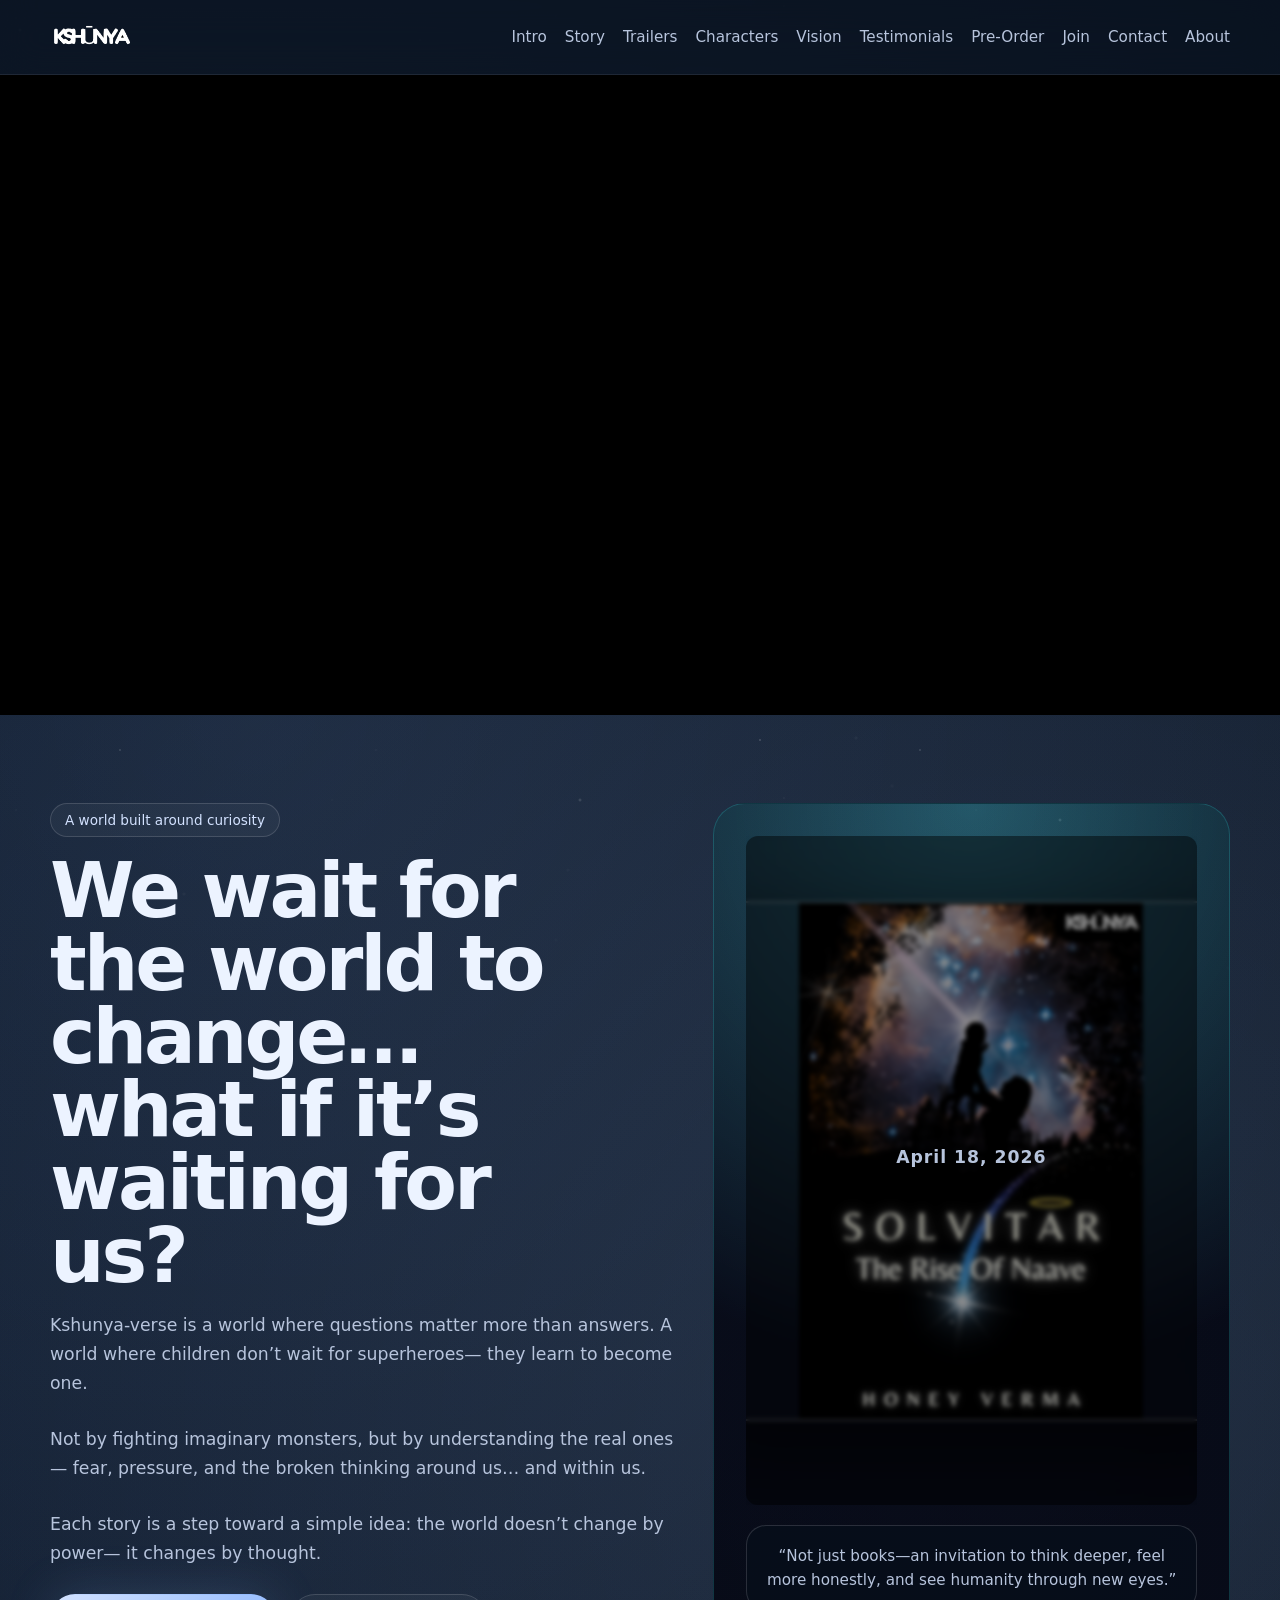
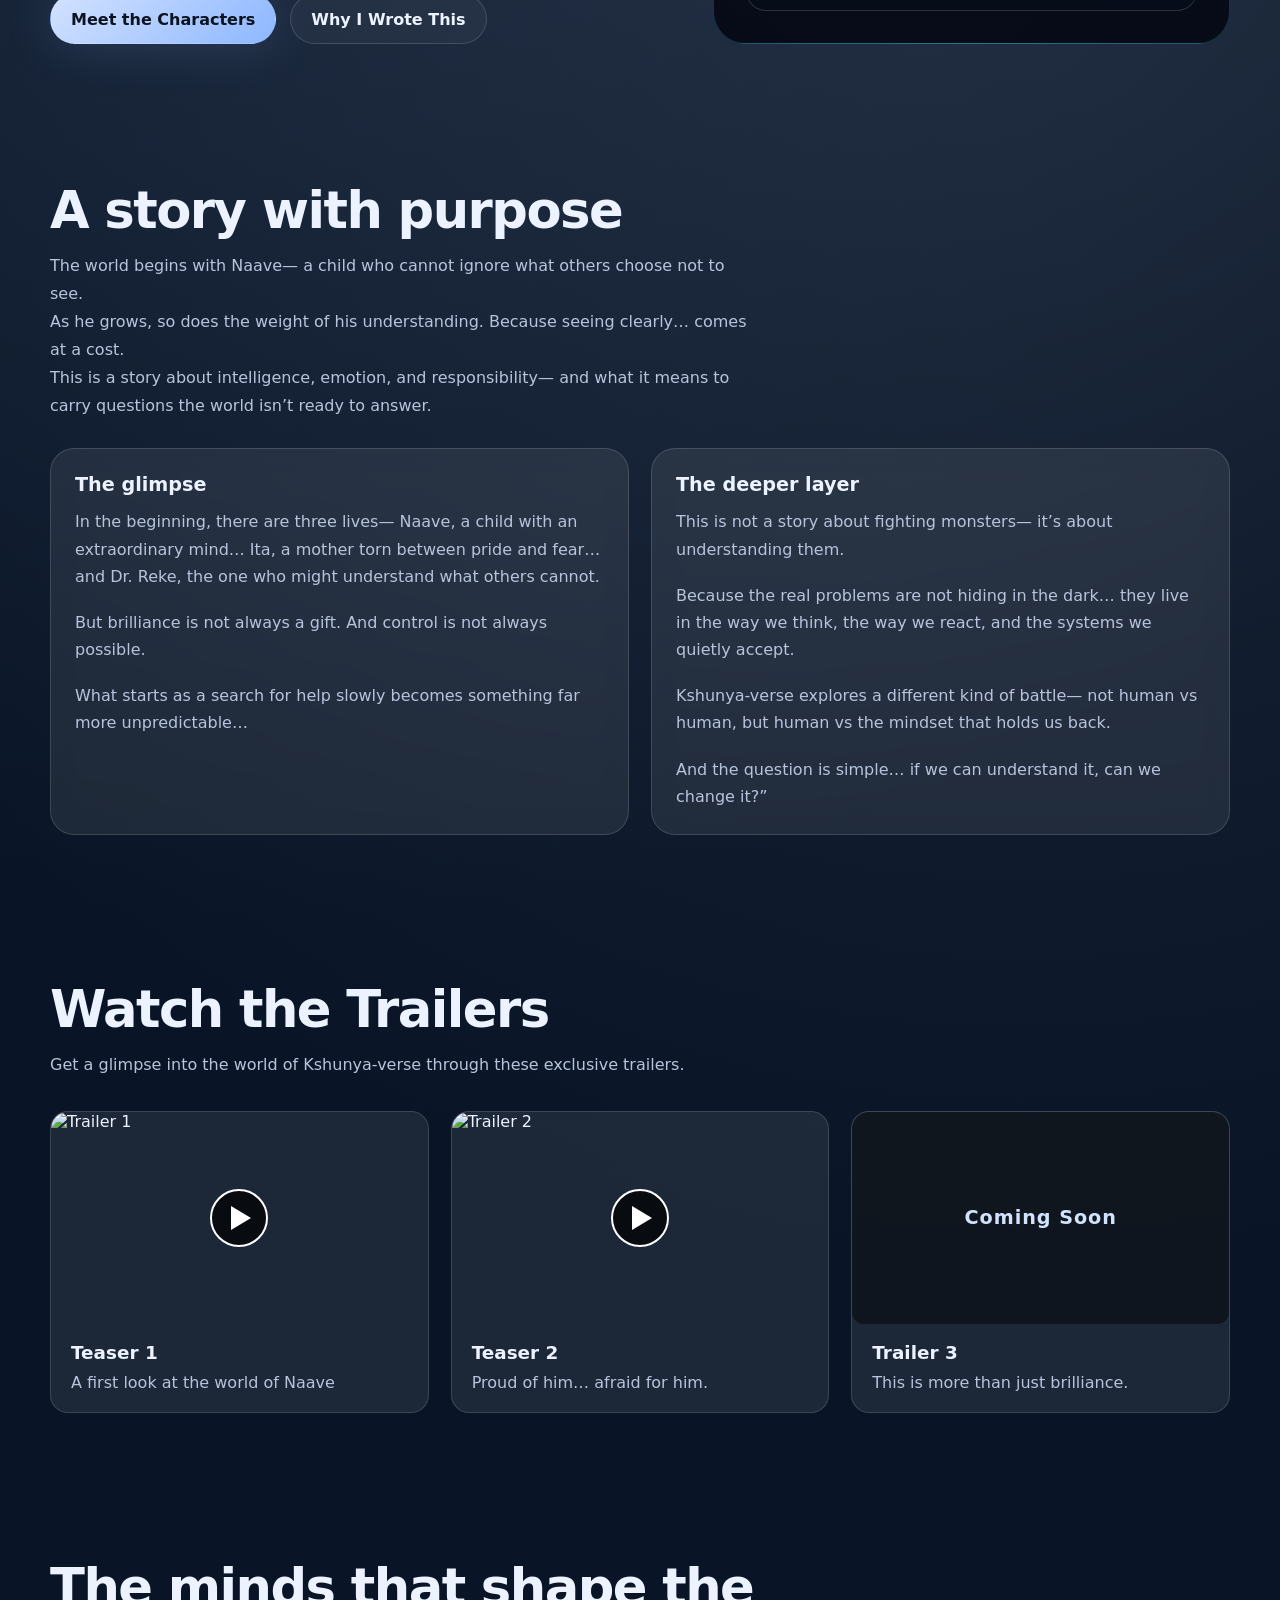
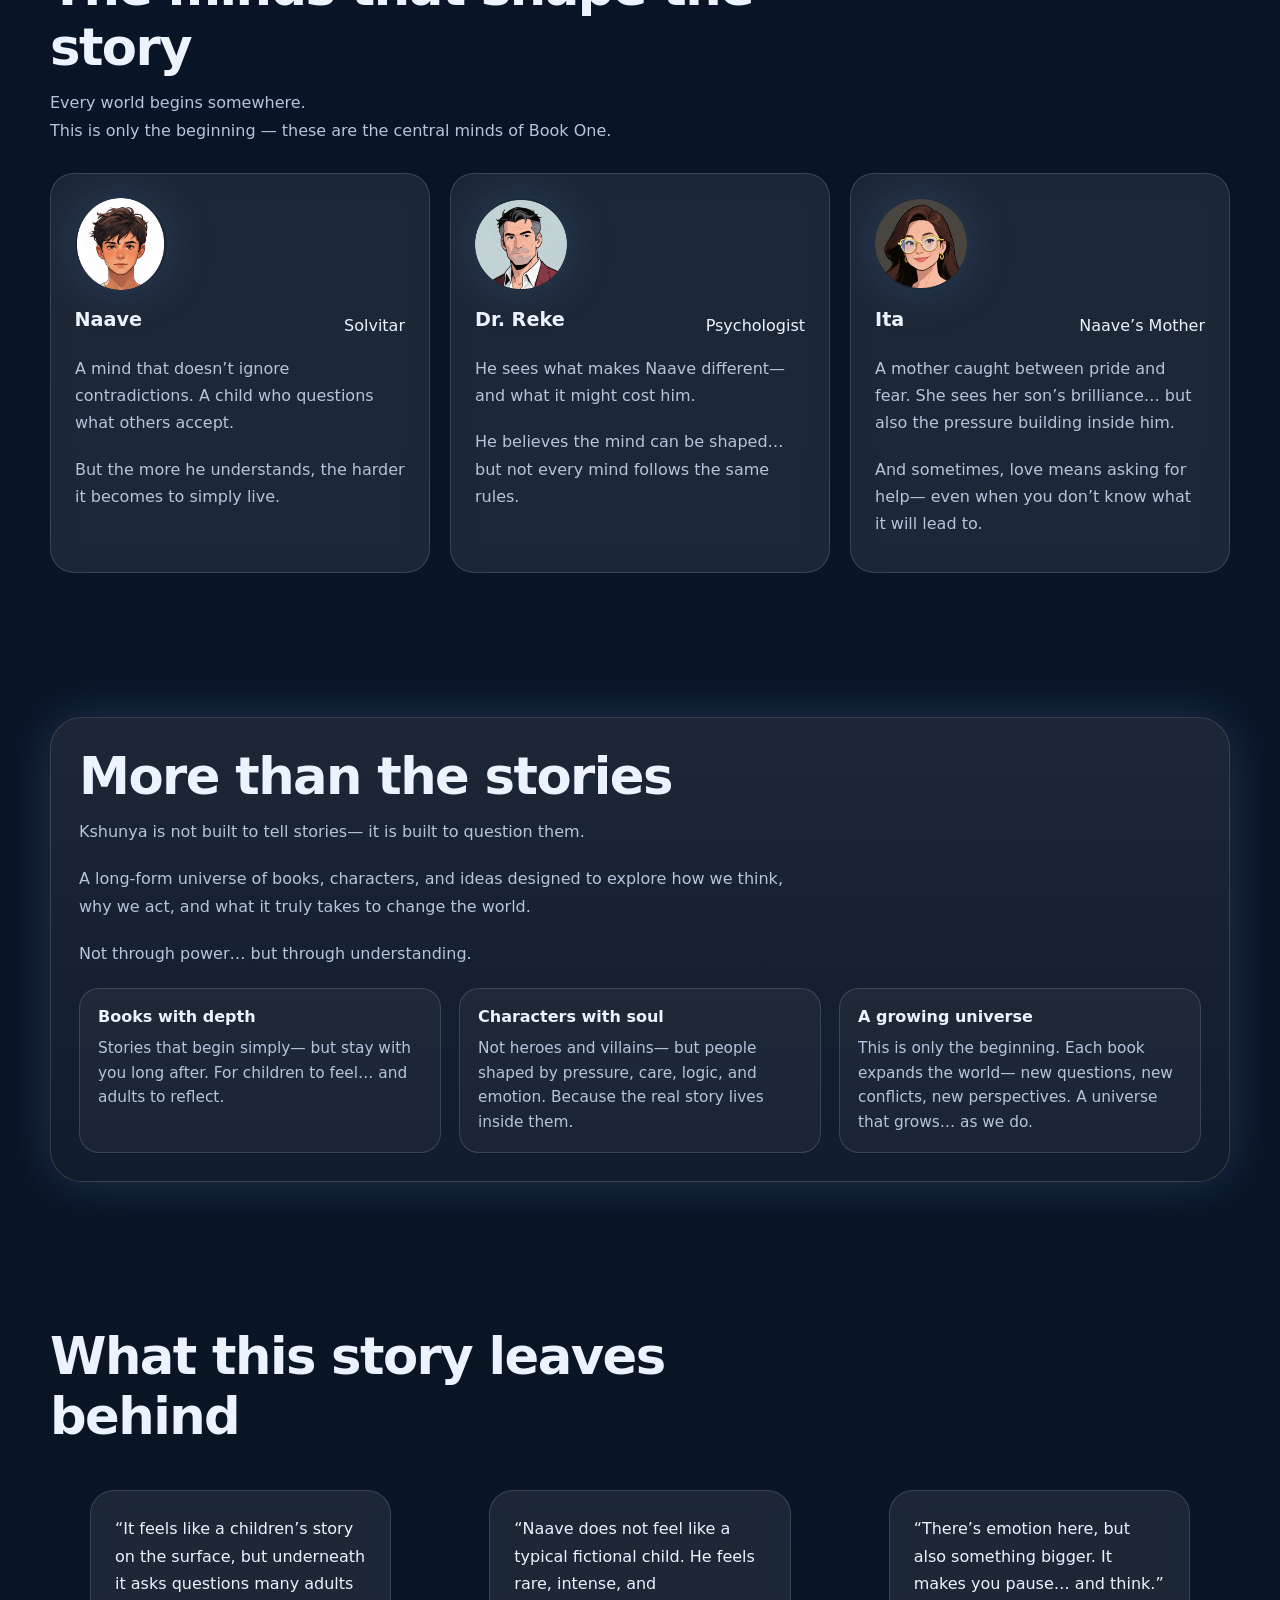
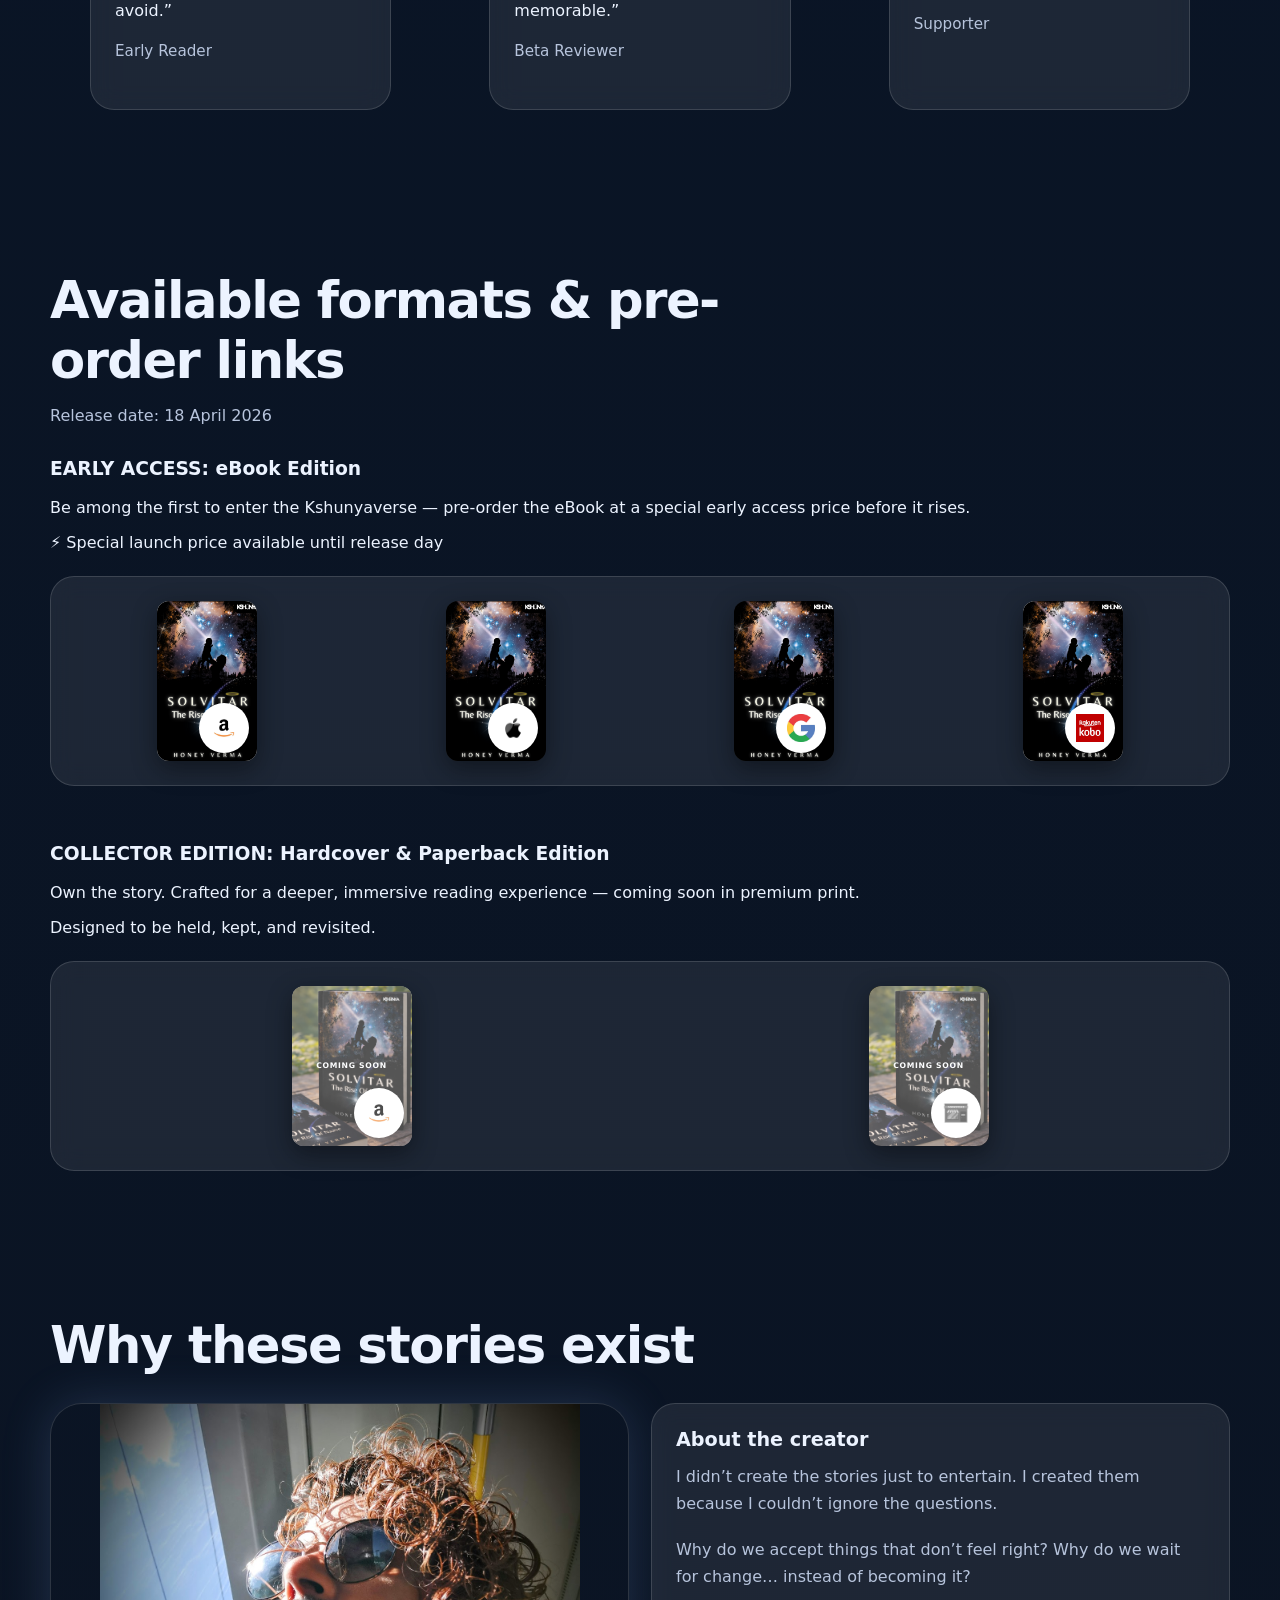
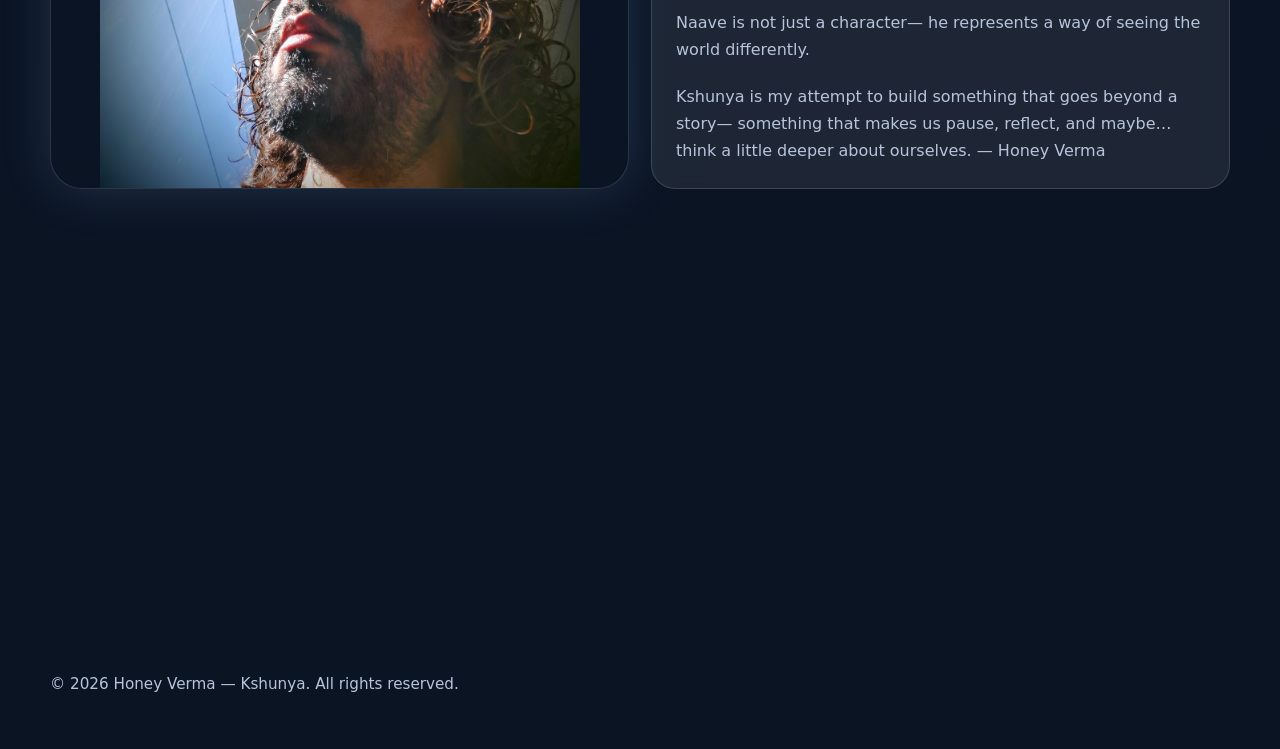
==== index.html @ 1e232bf6 "Updated links" ====
<!DOCTYPE html>
<html lang="en">
<head>
  <meta charset="UTF-8" />
  <meta name="viewport" content="width=device-width, initial-scale=1.0" />
  <title>Kshunya — A World of Thought</title>
  <meta name="description" content="Kshunya is the home of Naave, a story world built around curiosity, thought, humanity, and imagination." />
  <link rel="stylesheet" href="styles.css" />
</head>
<body>
  <div class="stars"></div>

  <header class="nav">
    <div class="container nav-inner">
      <a href="#top" class="brand">
        <img class="brand-logo" src="./illustrations/kshunya.png" alt="Kshunya" />
      </a>
      <nav class="nav-links">
        <a href="#intro">Intro</a>
        <a href="#story">Story</a>
        <a href="#trailers">Trailers</a>
        <a href="#characters">Characters</a>
        <a href="#vision">Vision</a>
        <a href="#testimonials">Testimonials</a>
        <a href="#available">Pre-Order</a>
        <a href="#" class="btn-join">Join</a>
        <a href="#" class="btn-contact">Contact</a>
        <a href="#about">About</a>
      </nav>
    </div>
  </header>

  <div id="top" class="banner">
    <video autoplay muted loop playsinline>
      <source src="./videos/KshunyaToSolvitar.mp4" type="video/mp4">
      Your browser does not support the video tag.
    </video>
  </div>

  <main id="intro">
    <section class="hero">
      <div class="container hero-grid">
        <div class="reveal">
          <span class="eyebrow">A world built around curiosity</span>
          <h1>We wait for the world to change… what if it’s waiting for us?</h1>
          <p>
            Kshunya-verse is a world where questions matter more than answers.
            A world where children don’t wait for superheroes—
            they learn to become one.
          </p>
          <p>
            Not by fighting imaginary monsters,
            but by understanding the real ones—
            fear, pressure, and the broken thinking around us… and within us.
          </p>
          <p>
            Each story is a step toward a simple idea:
the world doesn’t change by power—
it changes by thought.
          </p>
          <div class="hero-actions">
            <a class="btn btn-primary" href="#characters">Meet the Characters</a>
            <a class="btn btn-secondary" href="#about">Why I Wrote This</a>
          </div>
        </div>

        <div class="hero-card reveal">
          <div class="book-carousel">
            <div class="carousel-track">
              <div class="carousel-slide">
                <div class="book-cover book-cover-1"></div>
                <a href="#available">
                <div class="coming-soon-overlay">
                  <p>April 18, 2026</p>
                </div>
                </a>
              </div>
              <div class="carousel-slide">
                <div class="book-cover book-cover-2"></div>
                <div class="coming-soon-overlay">In Progress</div>
              </div>
            </div>
          </div>
          <div class="quote">
            “Not just books—an invitation to think deeper, feel more honestly, and see humanity through new eyes.”
          </div>
        </div>
      </div>
    </section>

    <section id="story">
      <div class="container">
        <div class="section-head reveal">
          <h2>A story with purpose</h2>
          <p>
            The world begins with Naave—
a child who cannot ignore what others choose not to see. </p>

<p>As he grows, so does the weight of his understanding.
Because seeing clearly… comes at a cost.</p>

<p>This is a story about intelligence, emotion, and responsibility—
and what it means to carry questions the world isn’t ready to answer.</p>
        </div>
        <div class="story-grid">
          <article class="card reveal">
            <h3>The glimpse</h3>
            <p>
In the beginning, there are three lives—
Naave, a child with an extraordinary mind…
Ita, a mother torn between pride and fear…
and Dr. Reke, the one who might understand what others cannot.</p>
<br/>
<p>But brilliance is not always a gift.
And control is not always possible.</p>
<br/>
<p>What starts as a search for help
slowly becomes something far more unpredictable…            </p>
          </article>
          <article class="card reveal">
            <h3>The deeper layer</h3>
            <p>
This is not a story about fighting monsters—
it’s about understanding them.</p>
<br/>
<p>Because the real problems are not hiding in the dark…
they live in the way we think, the way we react,
and the systems we quietly accept.</p>
<br/>
<p>Kshunya-verse explores a different kind of battle—
not human vs human,
but human vs the mindset that holds us back.</p>
<br/>
<p>And the question is simple…
if we can understand it,
can we change it?”            </p>
          </article>
        </div>
      </div>
    </section>

    <section id="trailers">
      <div class="container">
        <div class="section-head reveal">
          <h2>Watch the Trailers</h2>
          <p>
            Get a glimpse into the world of Kshunya-verse through these exclusive trailers.
          </p>
        </div>
        <div class="trailers-grid">
          <div class="trailer-card reveal" data-video="sZZi3OU6w0g">
            <div class="trailer-thumbnail">
              <img src="https://img.youtube.com/vi/sZZi3OU6w0g/maxresdefault.jpg" alt="Trailer 1" />
              <div class="play-button">
                <svg width="60" height="60" viewBox="0 0 60 60">
                  <circle cx="30" cy="30" r="28" fill="rgba(0,0,0,0.7)" stroke="white" stroke-width="2"/>
                  <polygon points="22,18 42,30 22,42" fill="white"/>
                </svg>
              </div>
            </div>
            <h3>Teaser 1</h3>
            <p>A first look at the world of Naave</p>
          </div>
          <div class="trailer-card reveal" data-video="TPUhvHwwNtI">
            <div class="trailer-thumbnail">
              
              <img src="https://img.youtube.com/vi/TPUhvHwwNtI/maxresdefault.jpg" alt="Trailer 2" />
              <div class="play-button">
                <svg width="60" height="60" viewBox="0 0 60 60">
                  <circle cx="30" cy="30" r="28" fill="rgba(0,0,0,0.7)" stroke="white" stroke-width="2"/>
                  <polygon points="22,18 42,30 22,42" fill="white"/>
                </svg>
              </div>
             
              <!-- <div class="coming-soon-overlay">Coming Soon</div> -->
            </div>
            <h3>Teaser 2</h3>
            <p>Proud of him… afraid for him.</p>
          </div>
          <div class="trailer-card reveal" data-video="sZZi3OU6w0g">
            <div class="trailer-thumbnail">
              <!--
              <img src="https://img.youtube.com/vi/sZZi3OU6w0g/maxresdefault.jpg" alt="Trailer 3" />
              <div class="play-button">
                <svg width="60" height="60" viewBox="0 0 60 60">
                  <circle cx="30" cy="30" r="28" fill="rgba(0,0,0,0.7)" stroke="white" stroke-width="2"/>
                  <polygon points="22,18 42,30 22,42" fill="white"/>
                </svg>
              </div>
              -->
              <div class="coming-soon-overlay">Coming Soon</div>
            </div>
            <h3>Trailer 3</h3>
            <p>This is more than just brilliance.</p>
          </div>
        </div>
      </div>
    </section>

    <section id="characters">
      <div class="container">
        <div class="section-head reveal">
          <h2>The minds that shape the story</h2>
          <p>
Every world begins somewhere.</p>
<p>This is only the beginning — these are the central minds of Book One.        </p>
        </div>

        <div class="characters-grid">
          <article class="card character-card reveal">
            <div class="naave-13"></div>
            <div class="character-title">
              <h3>Naave</h3>
              <span>Solvitar</span>
            </div>
            <p>
A mind that doesn’t ignore contradictions.
A child who questions what others accept.</p>
<br/>

<p>But the more he understands,
the harder it becomes to simply live.            </p>
            <div class="bubble">“Why do people accept things without asking whether they are right?”</div>
          </article>

          <article class="card character-card reveal">
            <div class="reke-39"></div>
            <div class="character-title">
              <h3>Dr. Reke</h3>
              <span>Psychologist</span>
            </div>
            <p>
             He sees what makes Naave different—
and what it might cost him.</p>
<br/>

<p>He believes the mind can be shaped…
but not every mind follows the same rules.
            </p>
            <div class="bubble">“A powerful mind needs direction, not just answers.”</div>
          </article>

          <article class="card character-card reveal">
            <div class="ita-36"></div>
            <div class="character-title">
              <h3>Ita</h3>
              <span>Naave’s Mother</span>
            </div>
<p>A mother caught between pride and fear.
She sees her son’s brilliance…
but also the pressure building inside him.</p>
<br/>
<p>And sometimes, love means asking for help—
even when you don’t know what it will lead to.            </p>
            <div class="bubble">“How do I protect a child who feels the whole world too deeply?”</div>
          </article>
        </div>
      </div>
    </section>

    <section id="vision" class="vision">
      <div class="container">
        <div class="vision-panel reveal">
          <div class="section-head" style="margin-bottom:0;">
            <h2>More than the stories</h2>
            <p>
Kshunya is not built to tell stories—
it is built to question them.</p>
<br/>
<p>A long-form universe of books, characters, and ideas
designed to explore how we think, why we act,
and what it truly takes to change the world.</p>
<br/>
<p>Not through power…
but through understanding.            </p>
          </div>
          <div class="vision-list">
            <div class="vision-item">
              <strong>Books with depth</strong>
              <span>Stories that begin simply—
but stay with you long after.
For children to feel…
and adults to reflect.</span>
            </div>
            <div class="vision-item">
              <strong>Characters with soul</strong>
              <span>Not heroes and villains—
but people shaped by pressure, care, logic, and emotion.

Because the real story lives inside them.</span>
            </div>
            <div class="vision-item">
              <strong>A growing universe</strong>
              <span>This is only the beginning.
Each book expands the world—
new questions, new conflicts, new perspectives.

A universe that grows…
as we do.</span>
            </div>
          </div>
        </div>
      </div>
    </section>

    <section id="testimonials">
      <div class="container">
        <div class="section-head reveal">
          <h2>What this story leaves behind</h2>

        </div>
        <div class="testimonials-grid">
          <blockquote class="card testimonial reveal">
            <p>“It feels like a children’s story on the surface, but underneath it asks questions many adults avoid.”</p>
            <footer>Early Reader</footer>
          </blockquote>
          <blockquote class="card testimonial reveal">
            <p>“Naave does not feel like a typical fictional child. He feels rare, intense, and memorable.”</p>
            <footer>Beta Reviewer</footer>
          </blockquote>
          <blockquote class="card testimonial reveal">
            <p>“There’s emotion here, but also something bigger.
It makes you pause… and think.”</p>
            <footer>Supporter</footer>
          </blockquote>
        </div>
      </div>
    </section>

    <section id="available">
      <div class="container">
        <div class="section-head reveal">
          <h2>Available formats & pre-order links</h2>
          <p>Release date: 18 April 2026</p>
        </div>

        <div>
            <h3>EARLY ACCESS: eBook Edition</h3>
            <p>Be among the first to enter the Kshunyaverse — pre-order the eBook at a special early access price before it rises.</p>
            <p>⚡ Special launch price available until release day</p>
            <div class="card available-grid">
            <div class="store-card reveal amazon-card">
              <a href="https://kdpbook.link/for/B0GTPSJ58J" target="_blank" rel="noopener noreferrer" aria-label="Amazon KDP eBook cover">
                <img src="./illustrations/bookCover.png" alt="Book Cover" class="book-cover-small" />
              </a>
              <a href="https://kdpbook.link/for/B0GTPSJ58J" target="_blank" rel="noopener noreferrer" aria-label="Amazon KDP eBook" class="store-logo-overlay">
                <img src="./logos/amazonIcon.png" alt="Amazon" />
              </a>
            </div>

            <div class="store-card reveal apple-card">
              <a href="https://geo.itunes.apple.com/gb/book/solvitar-the-rise-of-naave/id6761419343" target="_blank" rel="noopener noreferrer" aria-label="Apple Books cover">
                <img src="./illustrations/bookCover.png" alt="Book Cover" class="book-cover-small" />
              </a>
              <a href="https://geo.itunes.apple.com/gb/book/solvitar-the-rise-of-naave/id6761419343" target="_blank" rel="noopener noreferrer" aria-label="Apple Books" class="store-logo-overlay">
                <img src="./logos/appleIcon.png" alt="Apple" />
              </a>
            </div>

            <div class="store-card reveal google-card">
              <a href="https://play.google.com/store/books/details?id=gTzNEQAAQBAJ&pli=1" target="_blank" rel="noopener noreferrer" aria-label="Google Books cover">
                <img src="./illustrations/bookCover.png" alt="Book Cover" class="book-cover-small" />
              </a>
              <a href="https://play.google.com/store/books/details?id=gTzNEQAAQBAJ&pli=1" target="_blank" rel="noopener noreferrer" aria-label="Google Books" class="store-logo-overlay">
                <img src="./logos/googleIcon.png" alt="Google" />
              </a>
              <!-- <div aria-label="Google Books cover" role="img">
                <img src="./illustrations/bookCover.png" alt="Book Cover" class="book-cover-small" />
              </div>
              <div aria-label="Google Books" class="store-logo-overlay" role="img">
                <img src="./logos/googleIcon.png" alt="Google" />
              </div>
              <div class="coming-soon-mask">Coming Soon</div> -->
            </div>

            <div class="store-card reveal kobo-card">
              <a href="https://www.kobo.com/ww/en/ebook/solvitar-the-rise-of-naave?sId=f99e2381-124f-439b-b4d4-d04a3a6e9999" target="_blank" rel="noopener noreferrer" aria-label="Kobo cover">
                <img src="./illustrations/bookCover.png" alt="Book Cover" class="book-cover-small" />
              </a>
              <a href="https://www.kobo.com/ww/en/ebook/solvitar-the-rise-of-naave?sId=f99e2381-124f-439b-b4d4-d04a3a6e9999" target="_blank" rel="noopener noreferrer" aria-label="Kobo" class="store-logo-overlay">
                <img src="./logos/koboIcon.png" alt="Kobo" />
              </a>
              <!-- <div aria-label="Kobo cover" role="img">
                <img src="./illustrations/bookCover.png" alt="Book Cover" class="book-cover-small" />
              </div>
              <div aria-label="Kobo" class="store-logo-overlay" role="img">
                <img src="./logos/koboIcon.png" alt="Kobo" />
              </div>
              <div class="coming-soon-mask">Coming Soon</div> -->
            </div>

            <!-- <div class="card available-grid">
              <div class="store-card reveal amazon-card">
                <a href="https://www.amazon.de/dp/B0GTPSJ58J" target="_blank" rel="noopener noreferrer" aria-label="Amazon KDP cover">
                  <img src="./illustrations/bookCover.png" alt="Book Cover" class="book-cover-small" />
                </a>
                <a href="https://www.amazon.de/dp/B0GTPSJ58J" target="_blank" rel="noopener noreferrer" aria-label="Amazon KDP cover" class="store-logo-overlay">
                  <img src="./logos/amazonIcon.png" alt="Amazon" />
                </a>
              
                <div aria-label="Amazon KDP cover" role="img">
                  <img src="./illustrations/hardCover.png" alt="Book Cover" class="book-cover-small" />
                </div>
                <div aria-label="Amazon KDP cover" class="store-logo-overlay" role="img">
                  <img src="./logos/amazonIcon.png" alt="Amazon" />
                </div>
                <div class="coming-soon-mask">Coming Soon</div>
              </div>
            </div> -->
          </div>
        </div>
<br/>
<br/>
        <div>
          <h3>COLLECTOR EDITION: Hardcover & Paperback Edition</h3>
            <p>Own the story. Crafted for a deeper, immersive reading experience — coming soon in premium print.</p>
            <p>Designed to be held, kept, and revisited.</p>
          <div class="card available-grid secondary-available-grid">
            <div class="store-card reveal amazon-card">
              <div aria-label="Amazon cover" role="img">
                <img src="./illustrations/hardCover.png" alt="Book Cover" class="book-cover-small-print" />
              </div>
              <div aria-label="Amazon" class="store-logo-overlay" role="img">
                <img src="./logos/amazonIcon.png" alt="Amazon" />
              </div>
              <div class="coming-soon-mask">Coming Soon</div>
            </div>

            <div class="store-card reveal google-card">
              <div aria-label="Google cover" role="img">
                <img src="./illustrations/hardCover.png" alt="Book Cover" class="book-cover-small-print" />
              </div>
              <div aria-label="Google" class="store-logo-overlay" role="img">
                <img src="./logos/bookStore.png" alt="Google" />
              </div>
              <div class="coming-soon-mask">Coming Soon</div>
            </div>
          </div>
        </div>


      </div>
    </section>

    <section id="about">
      <div class="container">
        <div class="section-head reveal">
          <h2>Why these stories exist</h2>

        </div>
        <div class="about-grid">
          <div class="about-photo">

          </div>
          <article class="card reveal">
            <h3>About the creator</h3>
            <p>
I didn’t create the stories just to entertain.
I created them because I couldn’t ignore the questions.</p>
<br/>
<p>

Why do we accept things that don’t feel right?
Why do we wait for change… instead of becoming it?</p>
<br/>
<p>

Naave is not just a character—
he represents a way of seeing the world differently.</p>
<br/><p>

Kshunya is my attempt to build something that goes beyond a story—
something that makes us pause, reflect,
and maybe… think a little deeper about ourselves.  — Honey Verma          </p>
          </article>
        </div>
      </div>
    </section>

    <section>
      <div class="container cta-grid">
        <div class="cta-box reveal">
          <h2 style="margin-top:0;">Enter the Kshunyaverse</h2>
          <p style="color:var(--muted); line-height:1.75;">
Be the first to know what comes next. Join the journey or share your thoughts.
</p>
          <div class="hero-actions">
            <a href="#" class="btn btn-primary btn-join">Join the Journey</a>
            <a class="btn btn-primary btn-contact" href="#">Contact</a>
            <a class="btn btn-secondary" href="#top">Explore Again</a>
          </div>
        </div>
        <div class="cta-box reveal">
          <h3 style="margin-top:0;">Coming Soon</h3>
          <p style="color:var(--muted); line-height:1.8; margin:0;">
            <h3>Solvitar - The Rise of Naave</h3>
            Release Date: April 18, 2026.
            <br/>
            <br/>
            <br/>

            <p>A new journey begins. The story is only the start.</p>
          </p>
        </div>
      </div>
    </section>
    <!-- Join modal (hidden until triggered) -->
    <div id="join-modal" class="modal" aria-hidden="true">
      <div class="modal-backdrop" data-modal-close></div>
      <div class="modal-content" role="dialog" aria-modal="true" aria-label="Join the list">
        <button type="button" class="modal-close" aria-label="Close">×</button>
        <div class="modal-body">
          <h3>Join the list</h3>
          <p>Submit the form below and we'll notify you when new book launches.</p>
          <iframe id="join-form" src="https://docs.google.com/forms/d/e/1FAIpQLSfUXX-YgB81C_dfRsbbJ611baVwpn4C3yfqafivd_DfNPSOYA/viewform?usp=dialog" frameborder="0" allowfullscreen></iframe>
          <div class="modal-status" aria-live="polite"></div>
        </div>
      </div>
    </div>

    <div id="contact-modal" class="modal" aria-hidden="true">
      <div class="modal-backdrop" data-modal-close></div>
      <div class="modal-content" role="dialog" aria-modal="true" aria-label="Contact Us">
        <button type="button" class="modal-close" aria-label="Close">×</button>
        <div class="modal-body">
          <h3>Contact Us</h3>
          <p>Have questions, feedback, or just want to say hi? Reach out to us using the form below.</p>
          <iframe id="contact-form" src="https://docs.google.com/forms/d/e/1FAIpQLSdtPMQLyelVuLOmg_-yyrxJIGSr80XxqfY_9Hjvm3jRWooEPA/viewform?usp=dialog" frameborder="0" allowfullscreen></iframe>
          <div class="modal-status" aria-live="polite"></div>
        </div>
      </div>
    </div>

    <!-- Video modal -->
    <div id="video-modal" class="video-modal" aria-hidden="true">
      <div class="video-modal-backdrop" data-modal-close></div>
      <div class="video-modal-content">
        <button type="button" class="video-modal-close" aria-label="Close">×</button>
        <div class="video-modal-body">
          <div class="video-container">
            <iframe
              id="video-iframe"
              src=""
              frameborder="0"
              allow="autoplay; fullscreen; encrypted-media; picture-in-picture; web-share"
              allowfullscreen
              referrerpolicy="strict-origin-when-cross-origin"
            ></iframe>
            <!-- <div class="video-fallback" aria-live="polite">
              <br/>
              <p>
                Having trouble playing the video? 
                <a id="video-youtube-link" href="#" target="_blank" rel="noopener">Watch on YouTube</a>
              </p>
            </div> -->
          </div>
        </div>
      </div>
    </div>
  </main>

  <footer class="footer">
    <div class="container">
      © <span id="year"></span> Honey Verma — Kshunya. All rights reserved.
    </div>
  </footer>

  <script src="script.js"></script>
</body>
</html>
---- styles.css ----
:root {
  --bg: #08111f;
  --bg-soft: #0f1c30;
  --card: rgba(255,255,255,0.08);
  --line: rgba(255,255,255,0.14);
  --text: #ecf3ff;
  --muted: #b7c4dc;
  --accent: #8db7ff;
  --accent-2: #d3e2ff;
  --glow: 0 0 50px rgba(141,183,255,0.18);
  --radius: 24px;
  --max: 1180px;
}

* { box-sizing: border-box; }
html { scroll-behavior: smooth; }
body {
  margin: 0;
  font-family: Inter, ui-sans-serif, system-ui, -apple-system, BlinkMacSystemFont, "Segoe UI", sans-serif;
  background:
    radial-gradient(circle at 20% 10%, rgba(141,183,255,0.14), transparent 28%),
    radial-gradient(circle at 80% 20%, rgba(211,226,255,0.10), transparent 25%),
    linear-gradient(180deg, #07101d 0%, #091527 40%, #0b1423 100%);
  color: var(--text);
  overflow-x: hidden;
}

a { color: inherit; text-decoration: none; }
img { max-width: 100%; display: block; }

.stars, .stars::before, .stars::after {
  position: fixed;
  inset: 0;
  content: "";
  pointer-events: none;
  background-image:
    radial-gradient(2px 2px at 20px 30px, rgba(255,255,255,0.8), transparent),
    radial-gradient(1.5px 1.5px at 120px 90px, rgba(255,255,255,0.6), transparent),
    radial-gradient(2px 2px at 260px 160px, rgba(255,255,255,0.7), transparent),
    radial-gradient(1.5px 1.5px at 420px 40px, rgba(255,255,255,0.7), transparent),
    radial-gradient(2px 2px at 580px 140px, rgba(255,255,255,0.55), transparent),
    radial-gradient(1.5px 1.5px at 760px 80px, rgba(255,255,255,0.75), transparent);
  background-size: 800px 220px;
  animation: drift 60s linear infinite;
  opacity: 0.35;
}
.stars::before { animation-duration: 90s; opacity: 0.20; transform: scale(1.2); }
.stars::after { animation-duration: 120s; opacity: 0.12; transform: scale(1.4); }
@keyframes drift { from { transform: translateY(0); } to { transform: translateY(220px); } }

.container { width: min(var(--max), calc(100% - 32px)); margin: 0 auto; }

.banner {
  position: relative;
  width: 100%;
  overflow: hidden;
  background: #000;
  
}

.banner video {
  width: 100%;
  object-fit: cover;
  display: block;
}

.nav {
  position: sticky;
  top: 0;
  z-index: 10;
  backdrop-filter: blur(18px);
  background: rgba(7, 16, 29, 0.58);
  border-bottom: 1px solid rgba(255,255,255,0.08);
}
.nav-inner {
  display: flex;
  align-items: center;
  justify-content: space-between;
  min-height: 74px;
  gap: 24px;
}
.brand {
  display: flex;
  align-items: center;
  gap: 12px;
  font-weight: 700;
  letter-spacing: 0.08em;
  text-transform: uppercase;
}
.brand-mark {
  width: 20px;
  height: 40px;
  border-radius: 50%;
  background: radial-gradient(circle at 35% 35%, var(--accent-2), var(--accent));
  box-shadow: var(--glow);
  position: relative;
}
.brand-mark::after {
  content: "";
  position: absolute;
  inset: 10px;
  border-radius: 50%;
  background: var(--bg);
}
.brand-logo {
  height: 28px;
  width: auto;
  display: block;
  object-fit: contain;
}.nav-links {
  display: flex;
  gap: 18px;
  flex-wrap: wrap;
  color: var(--muted);
  font-size: 0.95rem;
}
.nav-links a:hover { color: var(--text); }

.hero {
  position: relative;
  padding: 88px 0 64px;
}
.hero-grid {
  display: grid;
  grid-template-columns: 1.1fr 0.9fr;
  gap: 32px;
}
.eyebrow {
  display: inline-flex;
  padding: 8px 14px;
  border-radius: 999px;
  border: 1px solid var(--line);
  background: rgba(255,255,255,0.04);
  color: var(--accent-2);
  font-size: 0.85rem;
  margin-bottom: 18px;
}
h1 {
  font-size: clamp(2.6rem, 6vw, 5.5rem);
  line-height: 0.95;
  margin: 0 0 18px;
  letter-spacing: -0.04em;
  max-width: 10ch;
}
.hero p {
  font-size: 1.08rem;
  color: var(--muted);
  line-height: 1.7;
  max-width: 62ch;
  margin: 0 0 26px;
}
.hero-actions {
  display: flex;
  gap: 14px;
  flex-wrap: wrap;
}
.btn {
  display: inline-flex;
  align-items: center;
  justify-content: center;
  min-height: 50px;
  padding: 0 20px;
  border-radius: 999px;
  border: 1px solid transparent;
  transition: 0.25s ease;
  font-weight: 600;
}
.btn-primary {
  background: linear-gradient(135deg, var(--accent-2), var(--accent));
  color: #0b1320;
  box-shadow: var(--glow);
}
.btn-primary:hover { transform: translateY(-2px); }
.btn-secondary {
  border-color: var(--line);
  background: rgba(255,255,255,0.04);
  color: var(--text);
}
.btn-secondary:hover { background: rgba(255,255,255,0.08); }

.hero-card {
  border-radius: 32px;
  padding: 32px;
  min-height: 780px;
  position: relative;
  overflow: hidden;
  background: radial-gradient(circle at top, rgba(59,248,255,0.22), rgba(4,6,18,0.85) 65%);
  border: 1px solid rgba(59,248,255,0.18);
  box-shadow: var(--shadow), 0 0 40px rgba(59,248,255,0.18);
  display: flex;
  flex-direction: column;
  justify-content: center;
  align-items: center;
}

.book-carousel {
  width: 100%;
  flex: 1;
  min-height: 480px;
  display: flex;
  justify-content: center;
  align-items: center;
  margin-bottom: 20px;
  overflow: hidden;
}

.carousel-track {
  position: relative;
  width: max-content;
  min-width: 100%;
  height: 100%;
  display: flex;
  transition: transform 0.8s ease;
  will-change: transform;
}

.carousel-slide {
  position: relative;
  flex: 0 0 100%;
  width: 100%;
  height: 100%;
  display: flex;
  flex-direction: column;
  justify-content: center;
  align-items: center;
  gap: 18px;
  overflow: hidden;
  backface-visibility: hidden;
  -webkit-font-smoothing: antialiased;
  text-rendering: optimizeLegibility;
  transform: translateZ(0);
}

.book-cover {
  width: clamp(280px, 45vw, 560px);
  max-height: 520px;
  aspect-ratio: 8 / 12;
  border-radius: 18px;
  border: 2px solid rgba(255,255,255,0.22);
  box-shadow: 0 32px 90px rgba(0,0,0,0.60);
  background-position: center;
  background-repeat: no-repeat;
  background-size: contain;
}

.book-cover-1 {
  background-image: url('./illustrations/bookCover.png');
}

.book-cover-2 {
  background-image: url('./illustrations/bookCover2.png');
}

.naave-13 {
  width: 92px;
  height: 92px;
  border-radius: 50%;
  display: grid;
  place-items: center;
  font-size: 1.6rem;
  font-weight: 700;
  background: linear-gradient(135deg, rgba(211,226,255,0.9), rgba(141,183,255,0.7));
  color: #07101d;
  margin-bottom: 18px;
  box-shadow: var(--glow);
  background-image: url('./illustrations/NaaveFace.png');
  background-position: center;
  background-repeat: no-repeat;
  background-size: contain;
}

.ita-36 {
  width: 92px;
  height: 92px;
  border-radius: 50%;
  display: grid;
  place-items: center;
  font-size: 1.6rem;
  font-weight: 700;
  background: linear-gradient(135deg, rgba(211,226,255,0.9), rgba(141,183,255,0.7));
  color: #07101d;
  margin-bottom: 18px;
  box-shadow: var(--glow);
  background-image: url('./illustrations/ItaFace.png');
  background-position: center;
  background-repeat: no-repeat;
  background-size: contain;
}

.reke-39 {
  width: 92px;
  height: 92px;
  border-radius: 50%;
  display: grid;
  place-items: center;
  font-size: 1.6rem;
  font-weight: 700;
  background: linear-gradient(135deg, rgba(211,226,255,0.9), rgba(141,183,255,0.7));
  color: #07101d;
  margin-bottom: 18px;
  box-shadow: var(--glow);
  background-image: url('./illustrations/Rekeface.png');
  background-position: center;
  background-repeat: no-repeat;
  background-size: contain;
}

.coming-soon-overlay {
  position: absolute;
  inset: 0;
  display: flex;
  align-items: center;
  justify-content: center;
  background: rgba(0, 0, 0, 0.45);
  border-radius: 12px;
  font-size: 1.2rem;
  font-weight: 700;
  color: var(--accent-2);
  letter-spacing: 0.05em;
  backdrop-filter: blur(2px);
}

.quote {
  width: 100%;
  padding: 18px;
  border-radius: 20px;
  background: rgba(7,16,29,0.55);
  border: 1px solid var(--line);
  color: var(--muted);
  line-height: 1.6;
  font-size: 0.95rem;
  text-align: center;
  margin-top: auto;
}

/* Modal (Join list) */
.modal {
  position: fixed;
  inset: 0;
  display: none;
  align-items: center;
  justify-content: center;
  padding: 28px;
  z-index: 1000;
}
.modal.open {
  display: flex;
}
.modal-backdrop {
  position: absolute;
  inset: 0;
  background: rgba(0, 0, 0, 0.75);
  backdrop-filter: blur(12px);
}
.modal-content {
  position: relative;
  width: min(640px, 100%);
  max-width: 940px;
  max-height: 90vh;
  background: rgba(7, 16, 29, 0.95);
  border-radius: 24px;
  padding: 24px;
  border: 1px solid rgba(255,255,255,0.14);
  box-shadow: 0 20px 60px rgba(0,0,0,0.55);
  overflow: hidden;
  display: flex;
  flex-direction: column;
}
.modal-close {
  position: absolute;
  top: 18px;
  right: 18px;
  width: 34px;
  height: 34px;
  border-radius: 50%;
  border: 1px solid rgba(255,255,255,0.22);
  background: rgba(0,0,0,0.35);
  color: var(--text);
  font-size: 1.2rem;
  cursor: pointer;
}
.modal-body {
  margin-top: 16px;
  overflow: auto;
  display: flex;
  flex-direction: column;
  gap: 14px;
}
.modal-body h3 {
  margin: 0;
  font-size: 1.6rem;
}
.modal-body p {
  color: var(--muted);
  margin: 0;
}
#join-form {
  width: 100%;
  height: 520px;
  border-radius: 14px;
  border: 1px solid rgba(255,255,255,0.18);
}
#contact-form {
  width: 100%;
  height: 520px;
  border-radius: 14px;
  border: 1px solid rgba(255,255,255,0.18);
}
.modal-status {
  font-size: 0.95rem;
  color: var(--accent-2);
  min-height: 1.2em;
}

/* Available books links */
.available-grid {
  display: grid;
  grid-template-columns: repeat(auto-fit, minmax(90px, 1fr));
  gap: 24px;
  margin-top: 24px;
  justify-items: center;
}

.store-card {
  position: relative;
  display: inline-block;
  border-radius: 12px;
  overflow: hidden;
  cursor: pointer;
  transition: transform 0.25s ease;
  background: linear-gradient(135deg, #f8f9fa 0%, #e9ecef 100%);
  box-shadow: 0 8px 24px rgba(0, 0, 0, 0.4);
}

.amazon-card, .kobo-card {
  background: linear-gradient(135deg, #fefefe 0%, #f5f5f5 50%, #e8e8e8 100%);
  position: relative;
}

.amazon-card::before, .kobo-card::before {
  content: '';
  position: absolute;
  top: 0;
  left: 0;
  right: 0;
  bottom: 0;
  background: repeating-linear-gradient(
    90deg,
    transparent,
    transparent 2px,
    rgba(0,0,0,0.02) 2px,
    rgba(0,0,0,0.02) 4px
  );
  pointer-events: none;
}

.apple-card, .google-card {
  background: linear-gradient(135deg, #1a1a1a 0%, #2d2d2d 50%, #1a1a1a 100%);
  position: relative;
}

.apple-card::before, .google-card::before {
  content: '';
  position: absolute;
  top: 0;
  left: 0;
  right: 0;
  bottom: 0;
  background: radial-gradient(circle at center, rgba(255,255,255,0.1) 0%, transparent 70%);
  pointer-events: none;
}

.store-card:hover {
  transform: scale(1.05);
}

.book-cover-small {
  width: 100px;
  height: 160px;
  border-radius: 8px;
  object-fit: cover;
  display: block;
  position: relative;
  z-index: 1;
}

.book-cover-small-print {
  width: 120px;
  height: 160px;
  border-radius: 8px;
  object-fit: cover;
  display: block;
  position: relative;
  z-index: 1;
}

.store-logo-overlay {
  position: absolute;
  bottom: 8px;
  right: 8px;
  width: 50px;
  height: 50px;
  background: white;
  border-radius: 50%;
  display: flex;
  align-items: center;
  justify-content: center;
  box-shadow: 0 4px 12px rgba(0, 0, 0, 0.3);
  transition: transform 0.25s ease;
  z-index: 2;
}

.store-logo-overlay:hover {
  transform: scale(1.1);
}

.store-logo-overlay img {
  width: 28px;
  height: 28px;
  object-fit: contain;
}

.coming-soon-mask {
  position: absolute;
  inset: 0;
  display: flex;
  align-items: center;
  justify-content: center;
  background: rgba(255, 255, 255, 0.3);
  color: #fdfeff;
  font-size: 0.48rem;
  font-weight: 700;
  letter-spacing: 0.09em;
  text-transform: uppercase;
  z-index: 3;
  border-radius: 12px;
  pointer-events: none;
}

.available-links {
  background: rgba(255,255,255,0.08);
  border: 1px solid rgba(255,255,255,0.16);
  padding: 16px;
  border-radius: 18px;
}
.available-links h3 {
  margin: 0 0 8px;
  font-size: 1.15rem;
}
.available-links p {
  margin: 0 0 10px;
  color: var(--muted);
  font-size: 0.88rem;
}
.store-logos {
  display: flex;
  gap: 12px;
  align-items: center;
  flex-wrap: wrap;
}
.store-logos a {
  display: inline-flex;
  align-items: center;
  justify-content: center;
  width: auto;
  height: auto;
  text-decoration: none;
}
.store-logos a img {
  width: 100px;
  height: 100px;
  object-fit: contain;
}
.store-logos a span {
  color: var(--muted);
  font-size: 0.8rem;
  line-height: 1;
}

/* Trailers grid */
.trailers-grid {
  display: grid;
  grid-template-columns: repeat(auto-fit, minmax(260px, 1fr));
  gap: 22px;
  margin-top: 32px;
}

@media (max-width: 520px) {
  .trailers-grid {
    gap: 18px;
  }
}

.trailer-card {
  position: relative;
  background: var(--card);
  border: 1px solid var(--line);
  border-radius: 18px;
  overflow: hidden;
  cursor: pointer;
  transition: transform 0.25s ease, box-shadow 0.25s ease;
  display: flex;
  flex-direction: column;
  pointer-events: auto;
}

.trailer-card:hover {
  transform: translateY(-6px);
  box-shadow: 0 16px 42px rgba(0,0,0,0.35);
}

.trailer-thumbnail {
  position: relative;
  width: 100%;
  aspect-ratio: 16/9;
  max-height: 260px;
  overflow: hidden;
}

.trailer-thumbnail img {
  width: 100%;
  height: 100%;
  object-fit: cover;
  transition: transform 0.25s ease;
}

.trailer-card:hover .trailer-thumbnail img {
  transform: scale(1.04);
}

.play-button {
  position: absolute;
  inset: 0;
  display: grid;
  place-items: center;
  pointer-events: none;
}

.trailer-card h3 {
  margin: 18px 20px 8px;
  font-size: 1.15rem;
}

.trailer-card p {
  margin: 0 20px 18px;
  color: var(--muted);
  line-height: 1.45;
}

/* Video modal */
.video-modal {
  position: fixed;
  inset: 0;
  display: none;
  align-items: center;
  justify-content: center;
  background: rgba(0, 0, 0, 0.92);
  z-index: 1000;
}

.video-modal.open {
  display: flex;
}

.video-modal-backdrop {
  position: absolute;
  inset: 0;
}

.video-modal-content {
  position: relative;
  width: 100%;
  max-width: 1100px;
  max-height: 90vh;
  background: #000;
  border-radius: 12px;
  overflow: hidden;
  box-shadow: 0 22px 60px rgba(0,0,0,0.7);
}

.video-modal-close {
  position: absolute;
  top: 16px;
  right: 16px;
  width: 44px;
  height: 44px;
  border-radius: 50%;
  border: 1px solid rgba(255,255,255,0.4);
  background: rgba(0,0,0,0.6);
  color: white;
  font-size: 1.6rem;
  cursor: pointer;
  z-index: 10;
  display: grid;
  place-items: center;
  transition: transform 0.2s ease;
}

.video-modal-close:hover {
  transform: scale(1.05);
}

.video-modal-body {
  position: relative;
  width: 100%;
  padding-bottom: 56.25%;
  height: 0;
}

.video-container {
  position: absolute;
  inset: 0;
}

#video-iframe {
  width: 100%;
  height: 100%;
  border: 0;
}

.video-fallback {
  position: absolute;
  bottom: 18px;
  left: 0;
  width: 100%;
  padding: 0 18px;
  text-align: center;
  color: var(--muted);
  font-size: 0.95rem;
  pointer-events: none;
}

.video-fallback a {
  color: var(--accent-2);
  text-decoration: underline;
  pointer-events: auto;
}

@keyframes float {
  0%,100% { transform: translateY(0); }
  50% { transform: translateY(-14px); }
}
@keyframes spin { from { transform: rotate(0deg); } to { transform: rotate(360deg); } }

section { padding: 72px 0; }
.section-head {
  margin-bottom: 28px;
  max-width: 70ch;
}
.section-head h2 {
  font-size: clamp(2rem, 4vw, 3.4rem);
  margin: 0 0 12px;
  letter-spacing: -0.03em;
}
.section-head p {
  margin: 0;
  line-height: 1.75;
  color: var(--muted);
}

.story-grid,
.about-grid,
.cta-grid {
  display: grid;
  grid-template-columns: repeat(2, minmax(0, 1fr));
  gap: 22px;
}

.card {
  background: var(--card);
  border: 1px solid var(--line);
  border-radius: var(--radius);
  padding: 24px;
  backdrop-filter: blur(12px);
  transition: transform 0.35s ease, border-color 0.35s ease, background 0.35s ease;
}
.card:hover {
  transform: translateY(-4px);
  border-color: rgba(211,226,255,0.30);
  background: rgba(255,255,255,0.10);
}
.card h3 { margin: 0 0 12px; font-size: 1.2rem; }
.card p { margin: 0; color: var(--muted); line-height: 1.7; }

.characters-grid {
  display: grid;
  grid-template-columns: repeat(3, minmax(0, 1fr));
  gap: 20px;
}
.character-card {
  position: relative;
  min-height: 400px;
  overflow: hidden;
}
.character-avatar {
  width: 92px;
  height: 92px;
  border-radius: 50%;
  display: grid;
  place-items: center;
  font-size: 1.6rem;
  font-weight: 700;
  background: linear-gradient(135deg, rgba(211,226,255,0.9), rgba(141,183,255,0.7));
  color: #07101d;
  margin-bottom: 18px;
  box-shadow: var(--glow);
}
.character-title {
  display: flex;
  align-items: center;
  justify-content: space-between;
  gap: 12px;
  margin-bottom: 12px;
}
.bubble {
  position: absolute;
  left: 20px;
  right: 20px;
  bottom: 20px;
  transform: translateY(120%);
  opacity: 0;
  transition: 0.4s ease;
  padding: 16px;
  border-radius: 18px;
  background: rgba(7,16,29,0.75);
  border: 1px solid var(--line);
  color: var(--accent-2);
  line-height: 1.6;
}
.character-card:hover .bubble {
  transform: translateY(0);
  opacity: 1;
}

.vision {
  position: relative;
  overflow: hidden;
}
.vision-panel {
  padding: 28px;
  border: 1px solid var(--line);
  border-radius: 32px;
  background: linear-gradient(180deg, rgba(255,255,255,0.08), rgba(255,255,255,0.03));
  box-shadow: var(--glow);
}
.vision-list {
  display: grid;
  grid-template-columns: repeat(3, minmax(0, 1fr));
  gap: 18px;
  margin-top: 20px;
}
.vision-item {
  padding: 18px;
  border-radius: 20px;
  border: 1px solid var(--line);
  background: rgba(255,255,255,0.04);
}
.vision-item strong {
  display: block;
  margin-bottom: 10px;
  font-size: 1rem;
}
.vision-item span {
  color: var(--muted);
  line-height: 1.6;
  font-size: 0.96rem;
}

.testimonials-grid {
  display: grid;
  grid-template-columns: repeat(3, minmax(0, 1fr));
  gap: 18px;
}
.testimonial {
  min-height: 220px;
}
.testimonial p {
  font-size: 1rem;
  color: var(--text);
}
.testimonial footer {
  margin-top: 18px;
  color: var(--muted);
  font-size: 0.95rem;
}

.about-photo {
  min-height: 320px;
  border-radius: 32px;
  border: 1px solid var(--line);
  background:
    radial-gradient(circle at 30% 30%, rgba(211,226,255,0.26), transparent 24%),
    linear-gradient(145deg, rgba(255,255,255,0.07), rgba(255,255,255,0.03));
  background-image: url('./illustrations/honeyVerma.png');
  background-position: center;
  background-repeat: no-repeat;
  background-size: contain;
  box-shadow: var(--glow);
}

.cta-box {
  padding: 28px;
  border-radius: 30px;
  border: 1px solid var(--line);
  background: linear-gradient(180deg, rgba(255,255,255,0.08), rgba(255,255,255,0.03));
  box-shadow: var(--glow);
}
.footer {
  padding: 24px 0 56px;
  color: var(--muted);
  font-size: 0.95rem;
}

.reveal {
  opacity: 0;
  transform: translateY(28px);
  transition: opacity 0.8s ease, transform 0.8s ease;
}
.reveal.visible {
  opacity: 1;
  transform: translateY(0);
}

@media (max-width: 980px) {
  .hero-grid,
  .story-grid,
  .about-grid,
  .cta-grid,
  .characters-grid,
  .testimonials-grid,
  .vision-list {
    grid-template-columns: 1fr;
  }
  .hero-card { min-height: 680px; }
  .book-cover { height: min(420px, 55vh); width: auto; }
}

@media (max-width: 640px) {
  .nav-inner { padding: 10px 0; align-items: flex-start; }
  .nav-links { font-size: 0.9rem; gap: 12px; }
  .hero { padding-top: 56px; }
  h1 { max-width: 12ch; }
  .hero-actions { flex-direction: column; }
  .btn { width: 100%; }
}
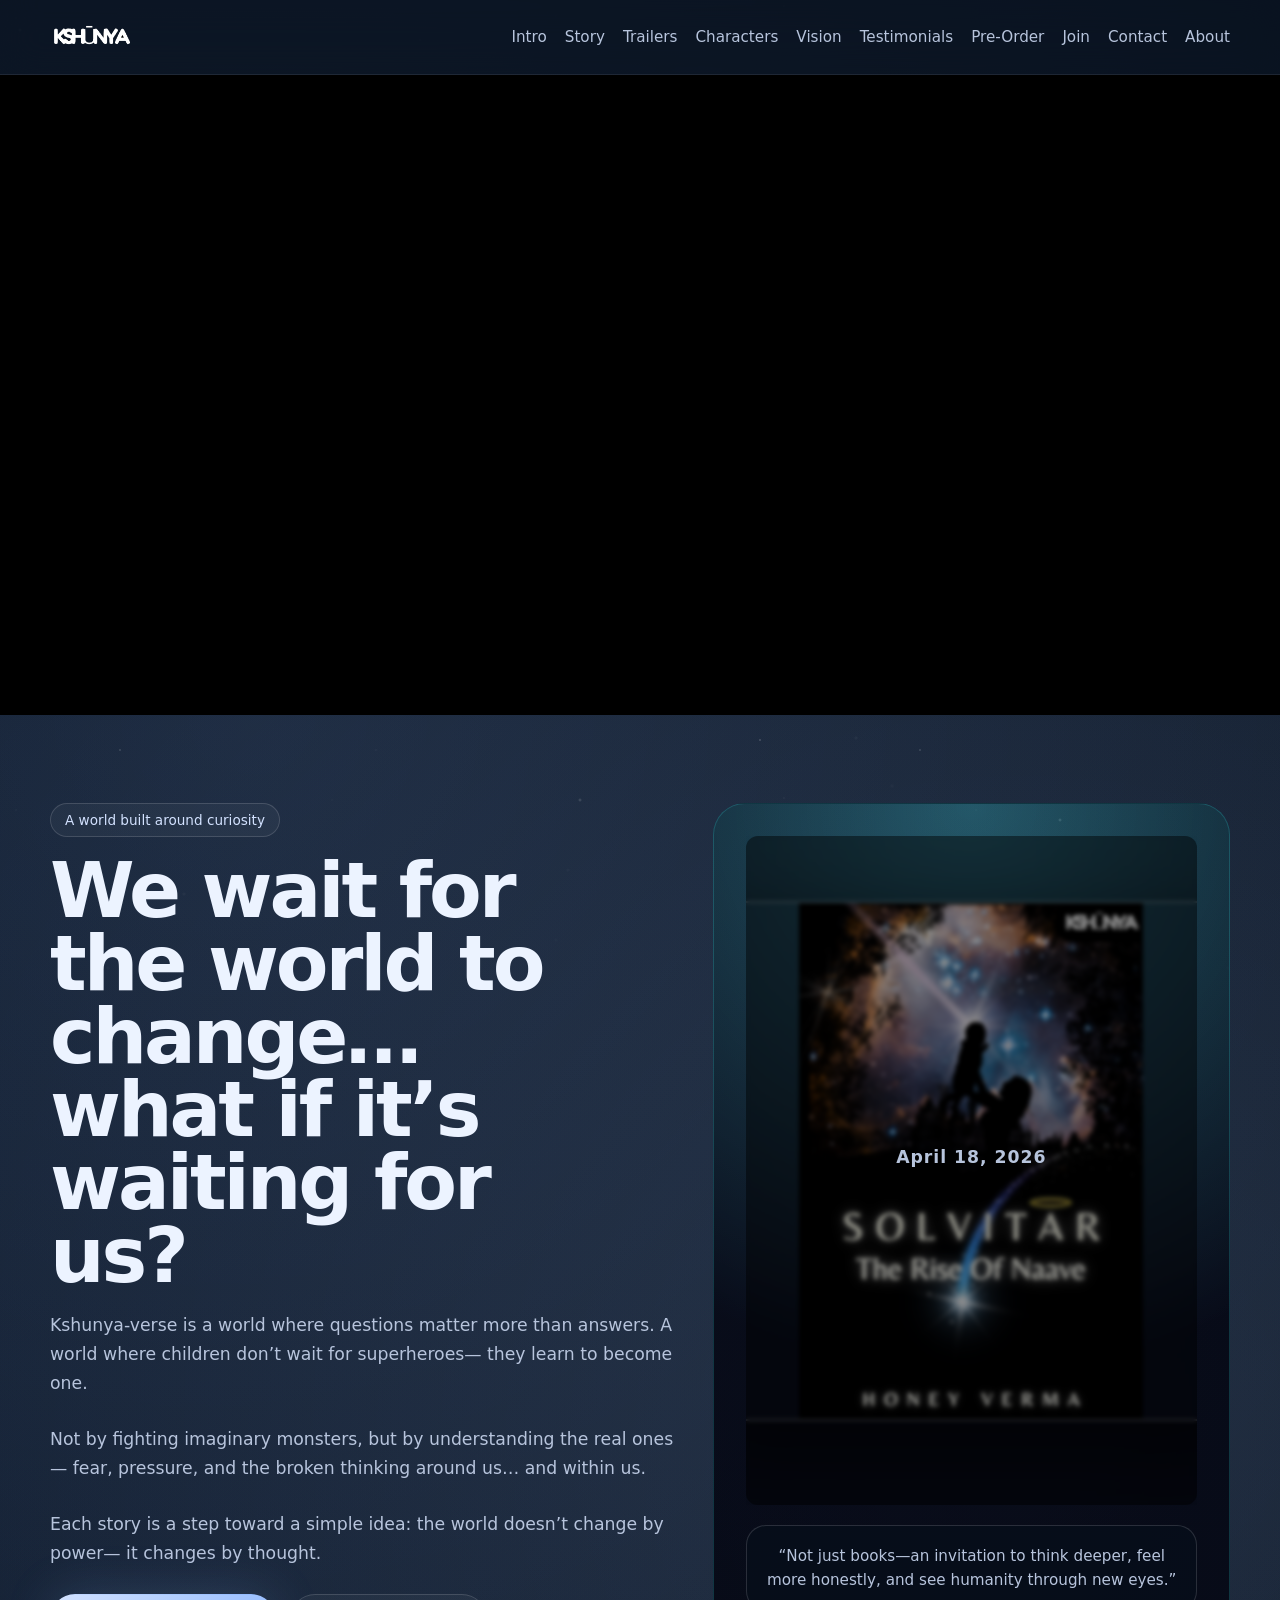
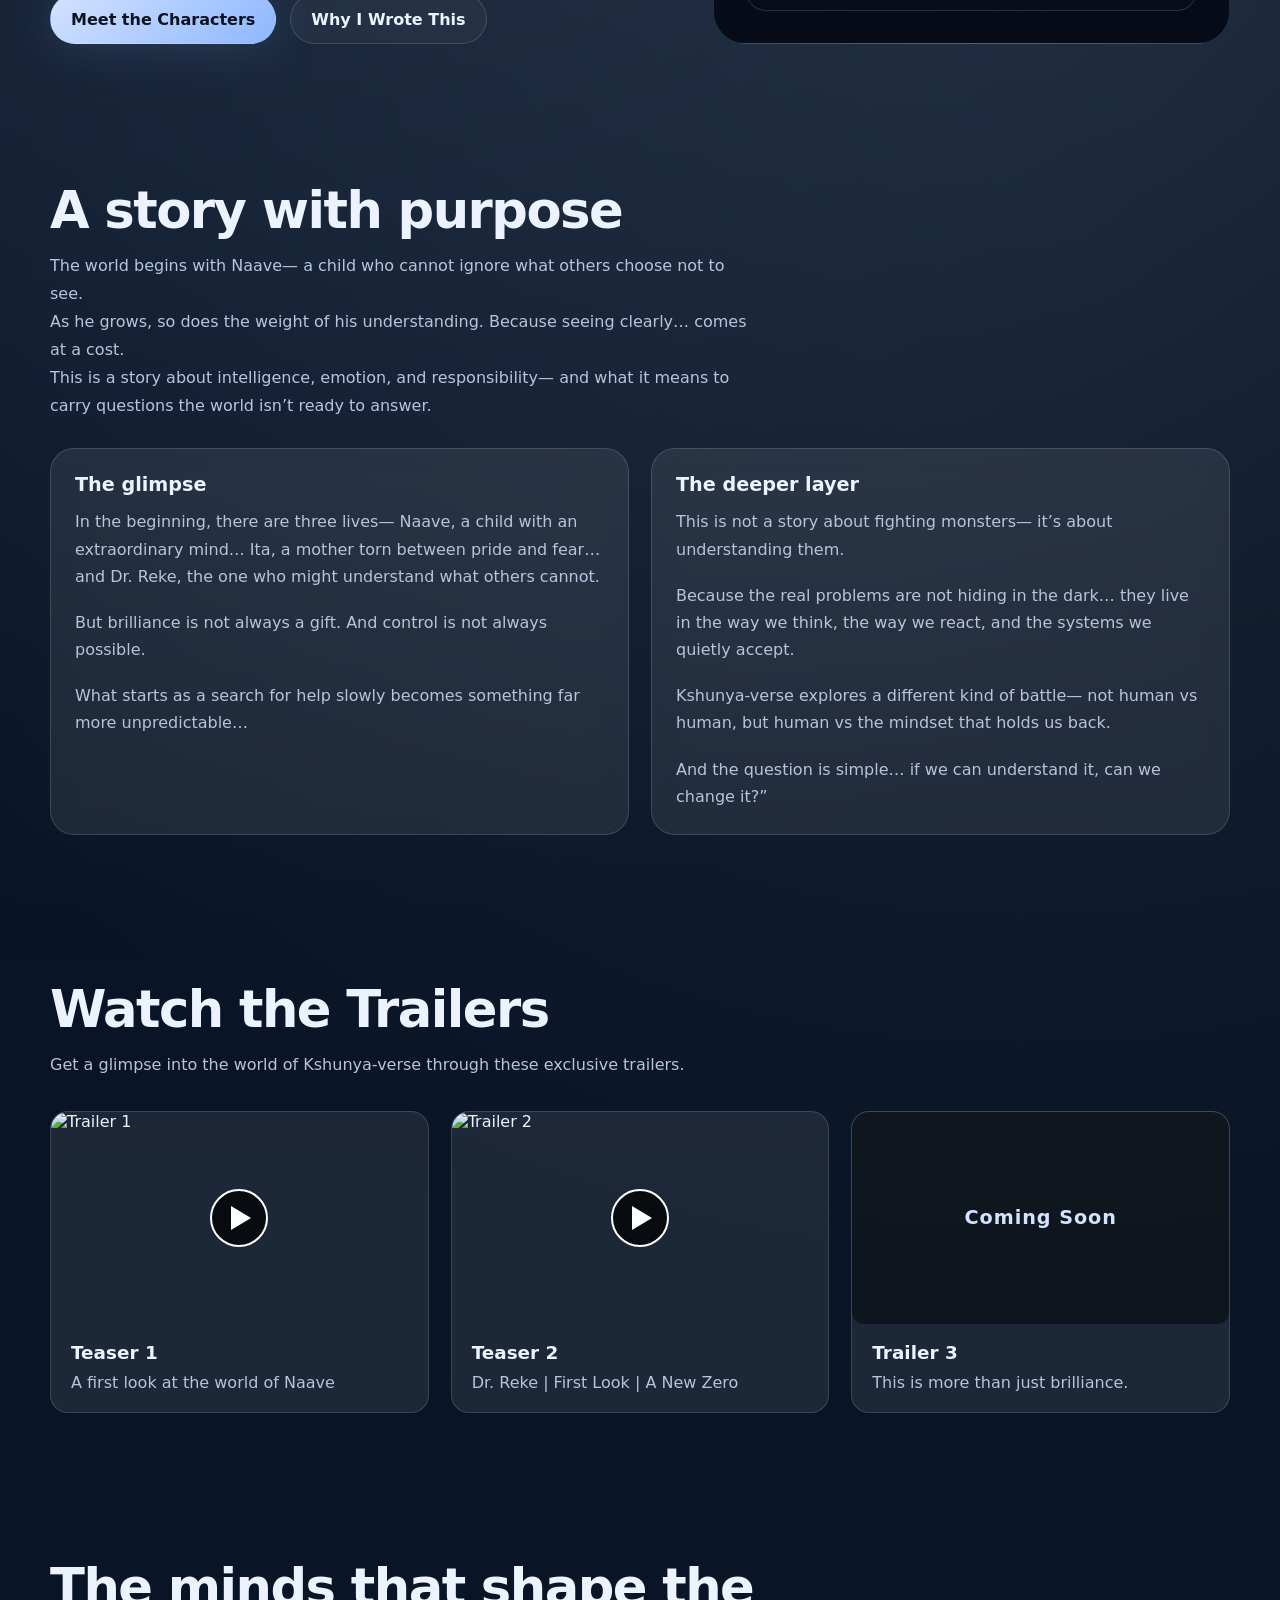
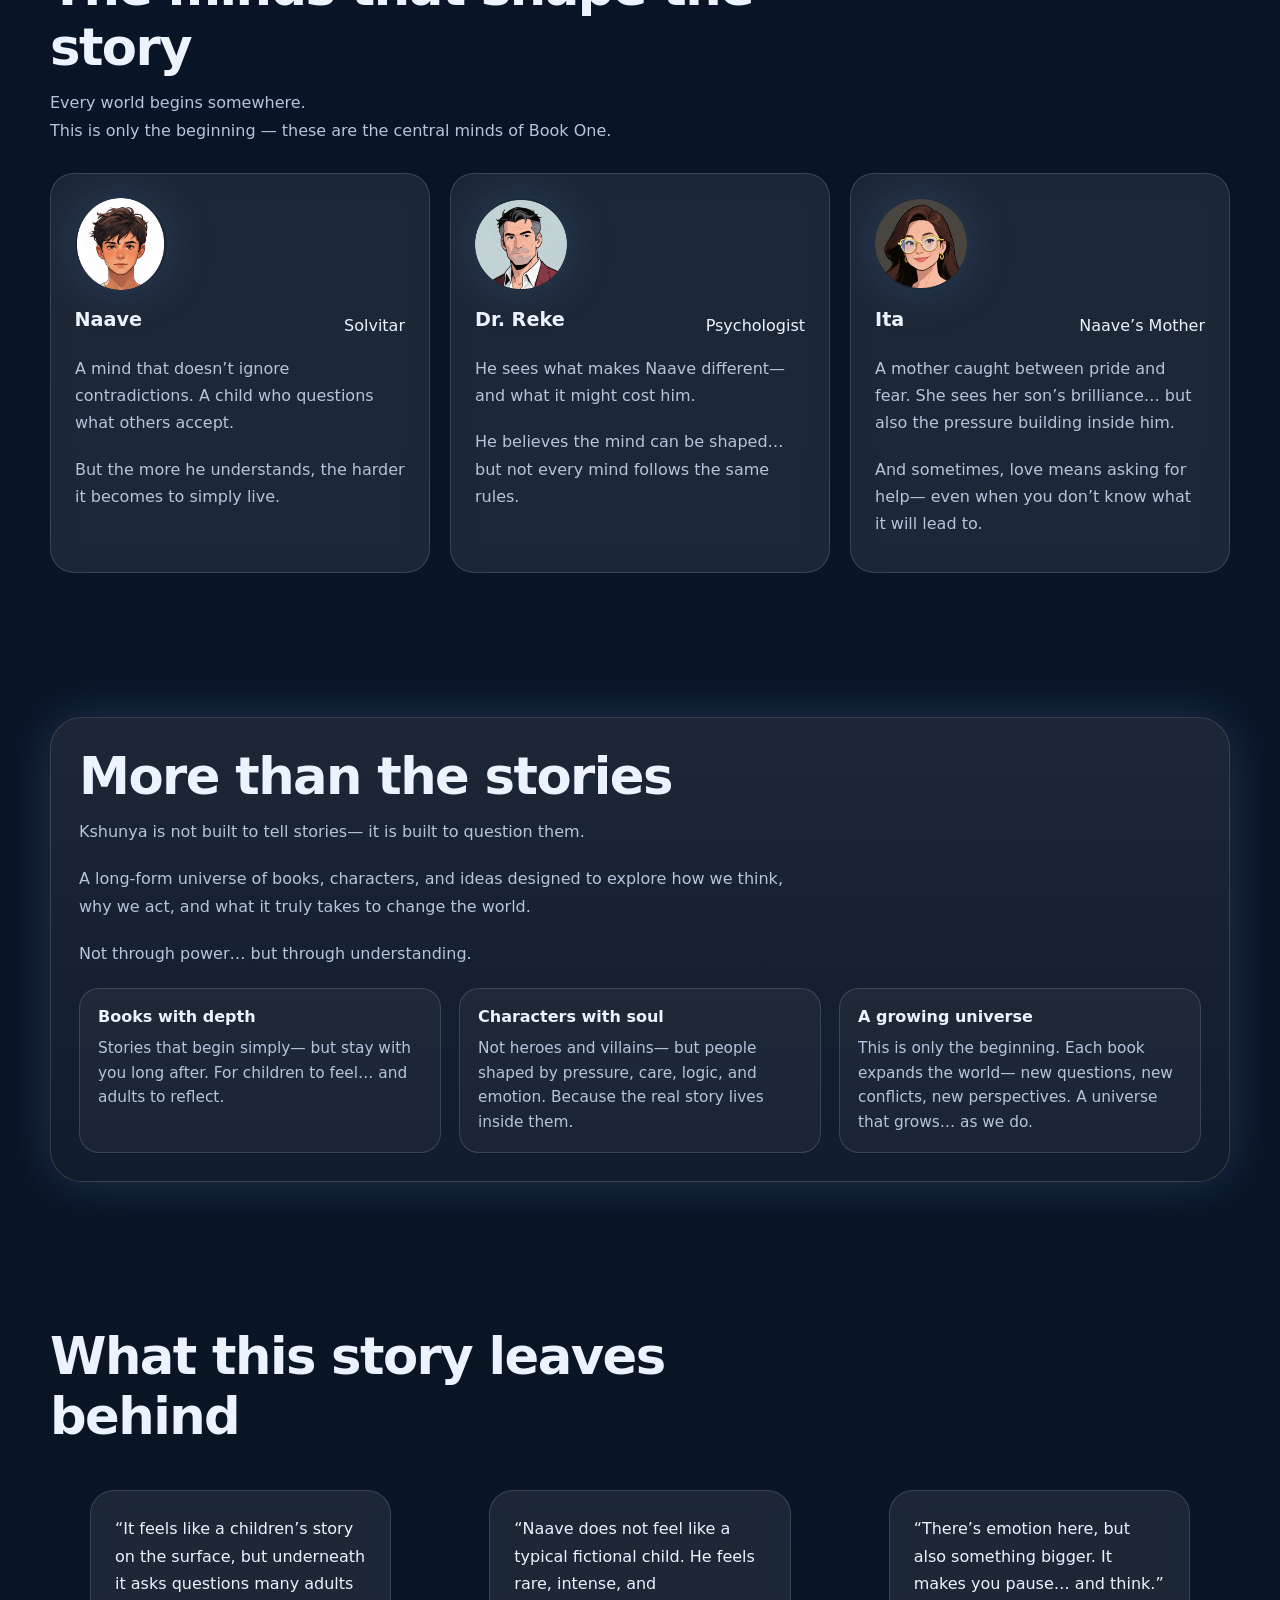
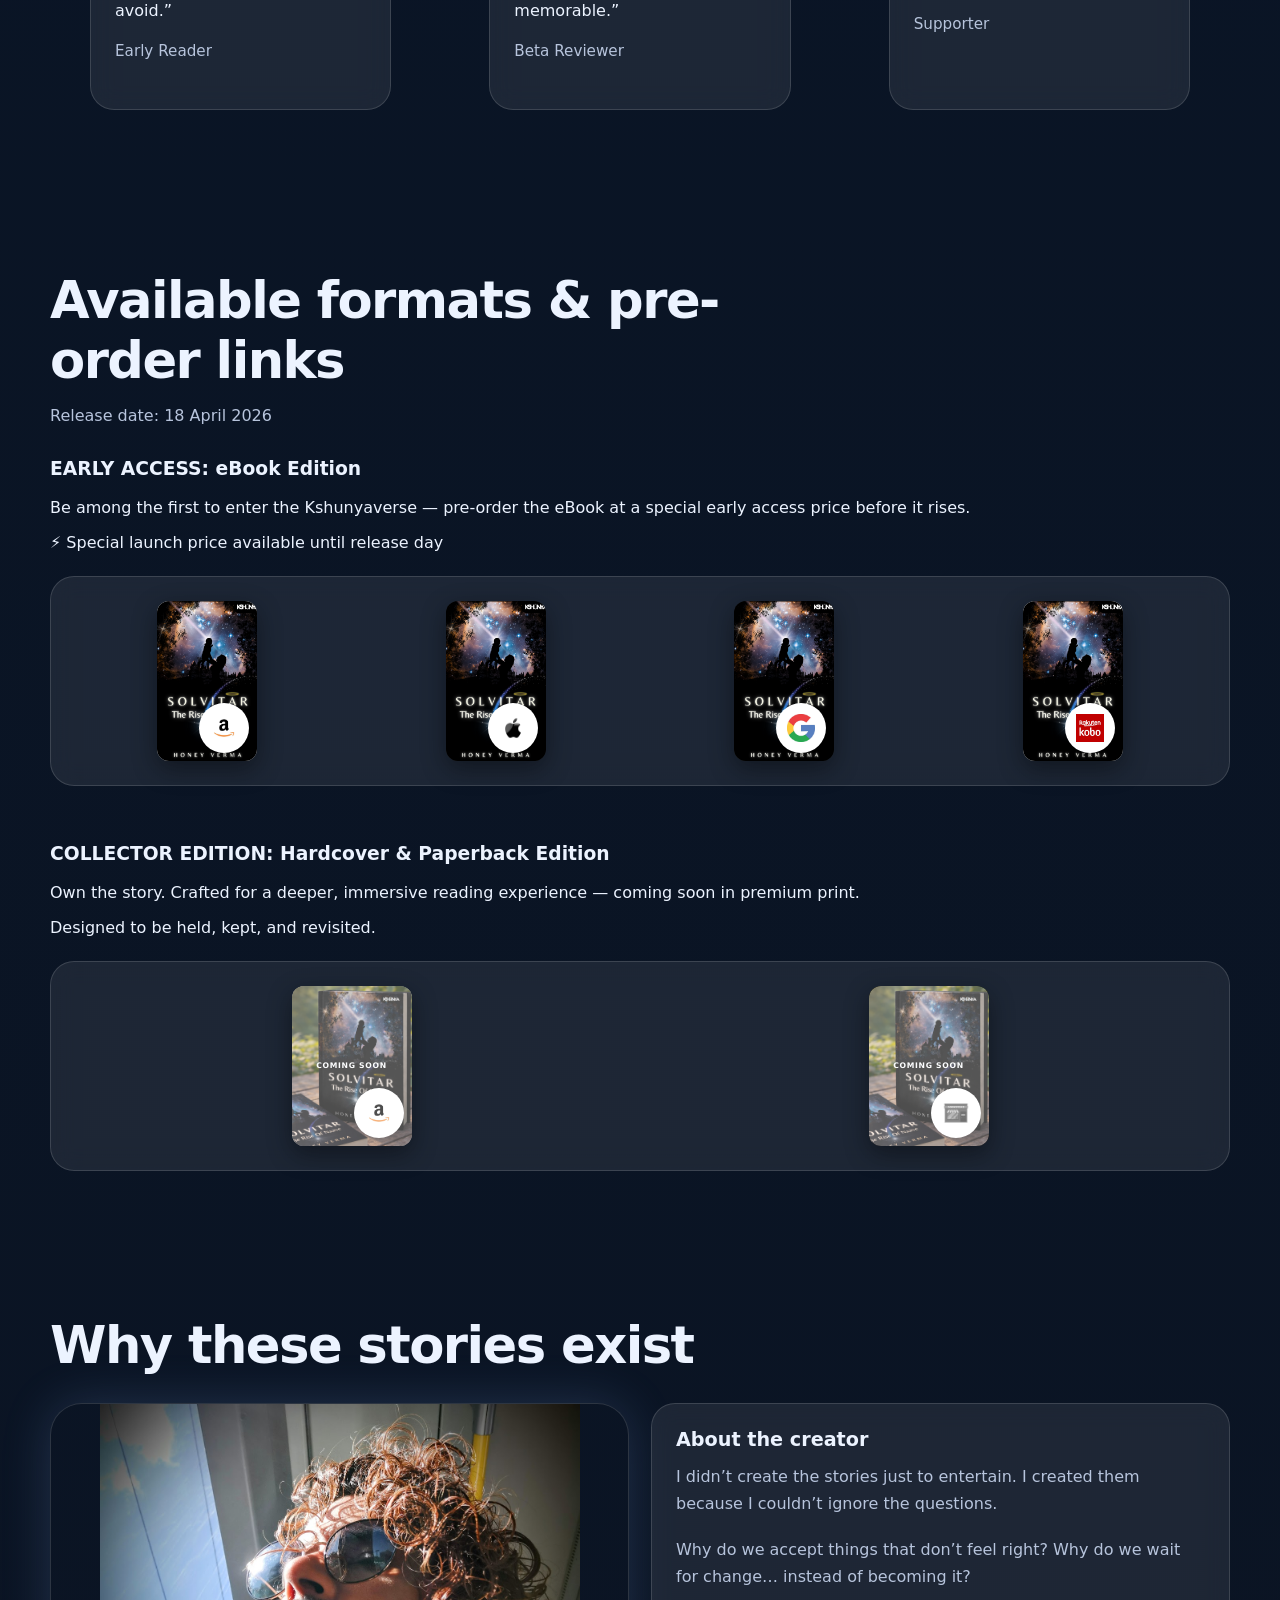
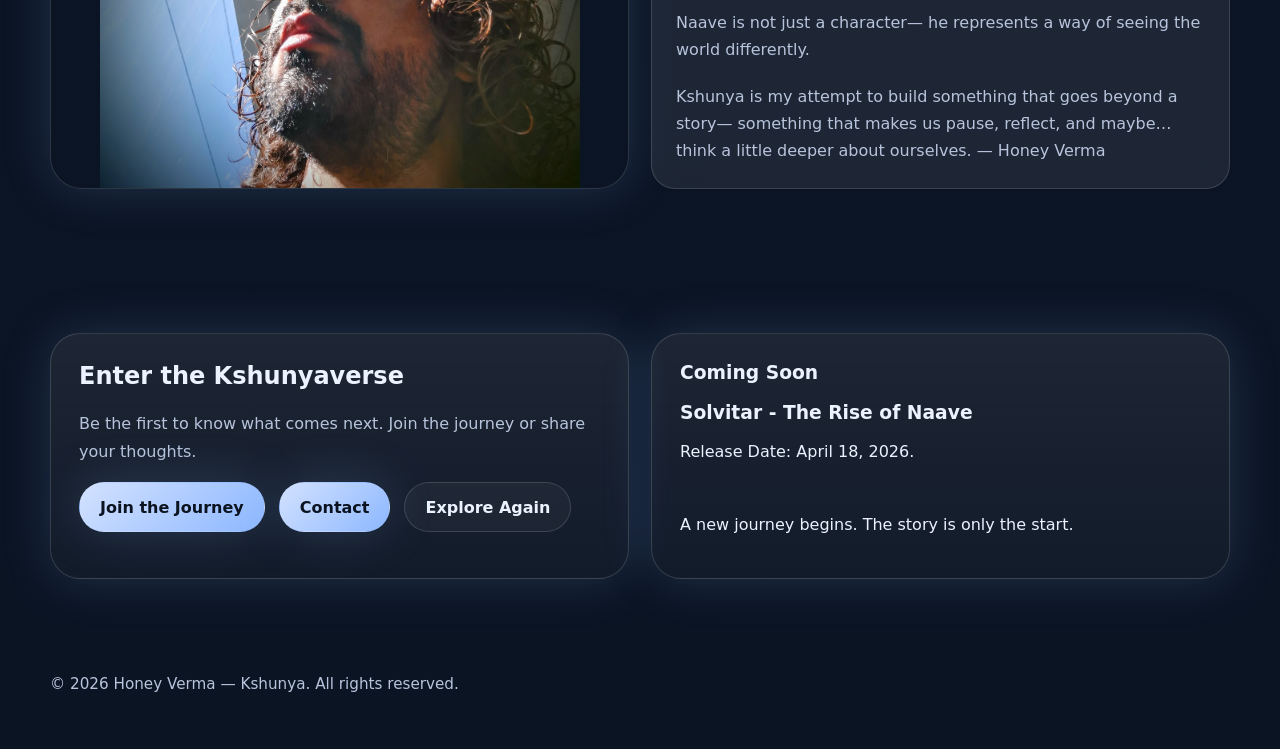
==== commit be81f95b: "Updated tag" ====
--- a/index.html
+++ b/index.html
@@ -175,7 +175,7 @@
               <!-- <div class="coming-soon-overlay">Coming Soon</div> -->
             </div>
             <h3>Teaser 2</h3>
-            <p>Proud of him… afraid for him.</p>
+            <p>Dr. Reke | First Look | A New Zero</p>
           </div>
           <div class="trailer-card reveal" data-video="sZZi3OU6w0g">
             <div class="trailer-thumbnail">
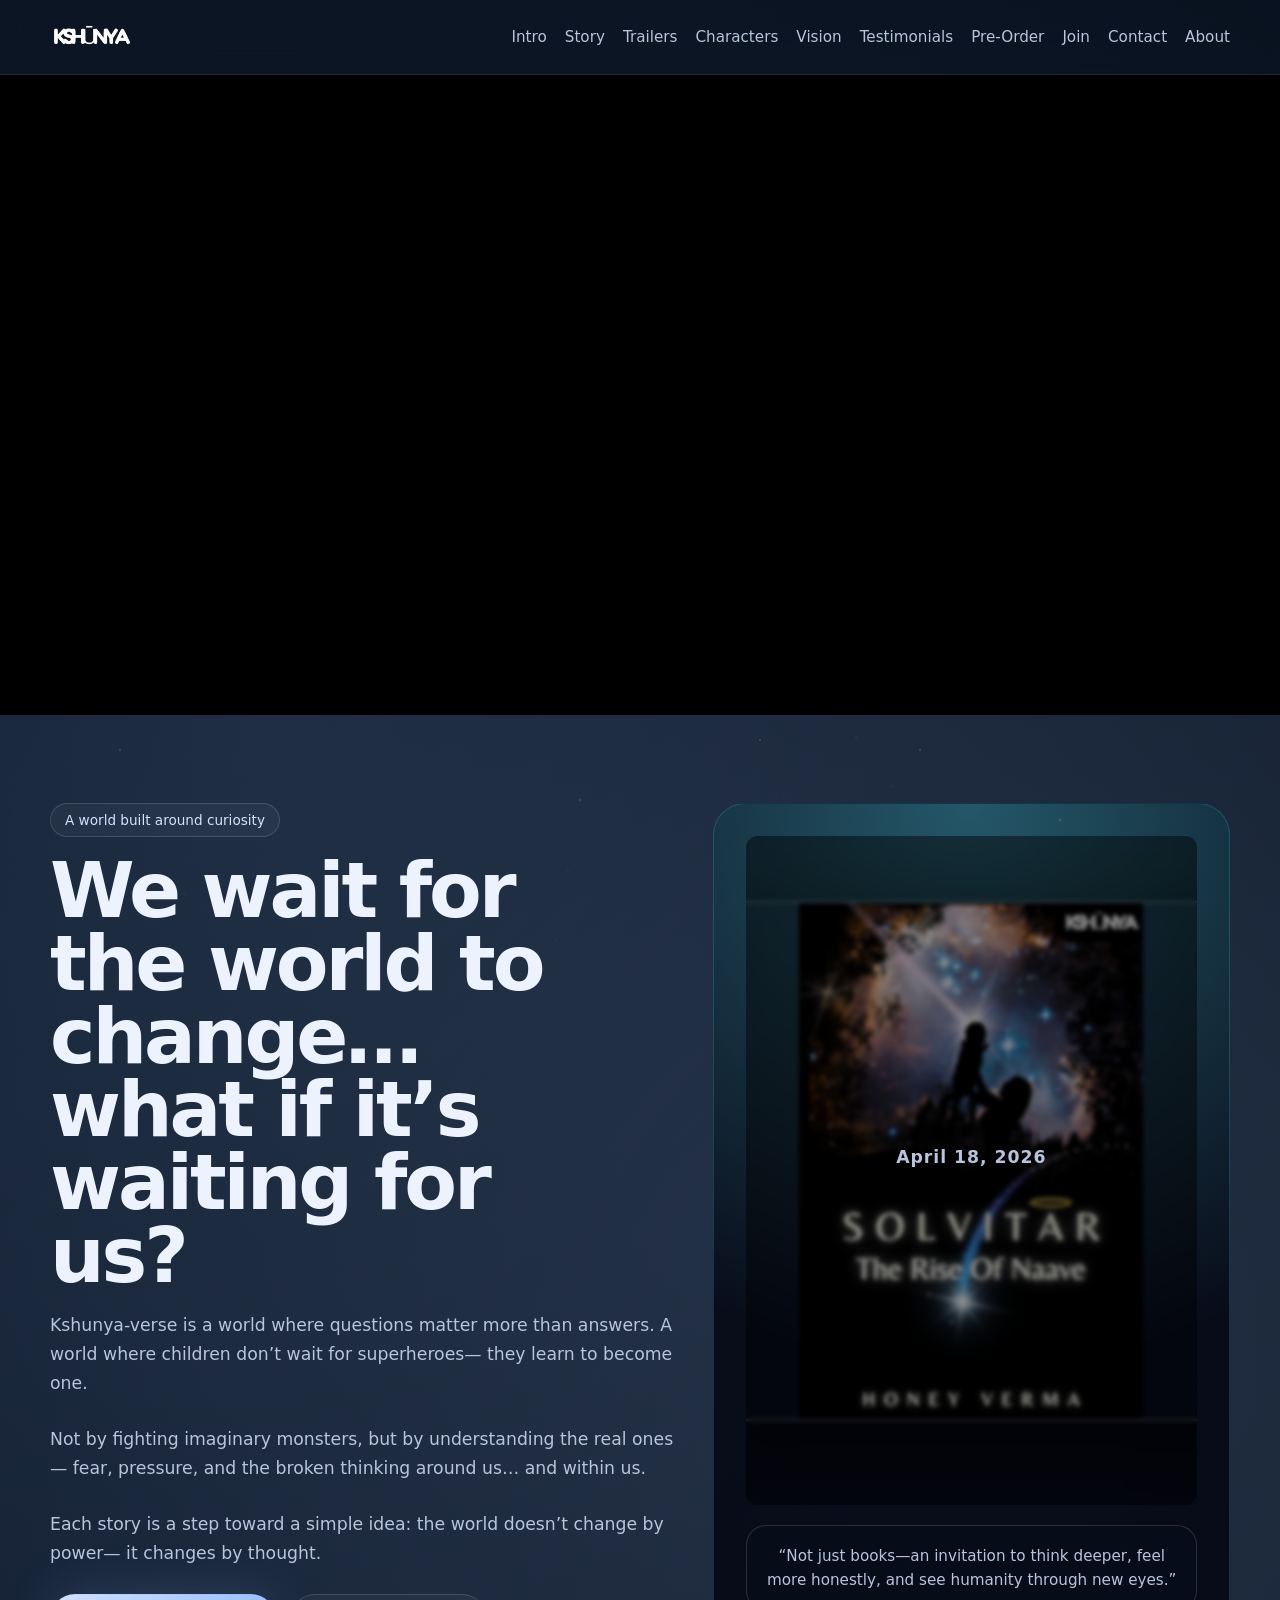
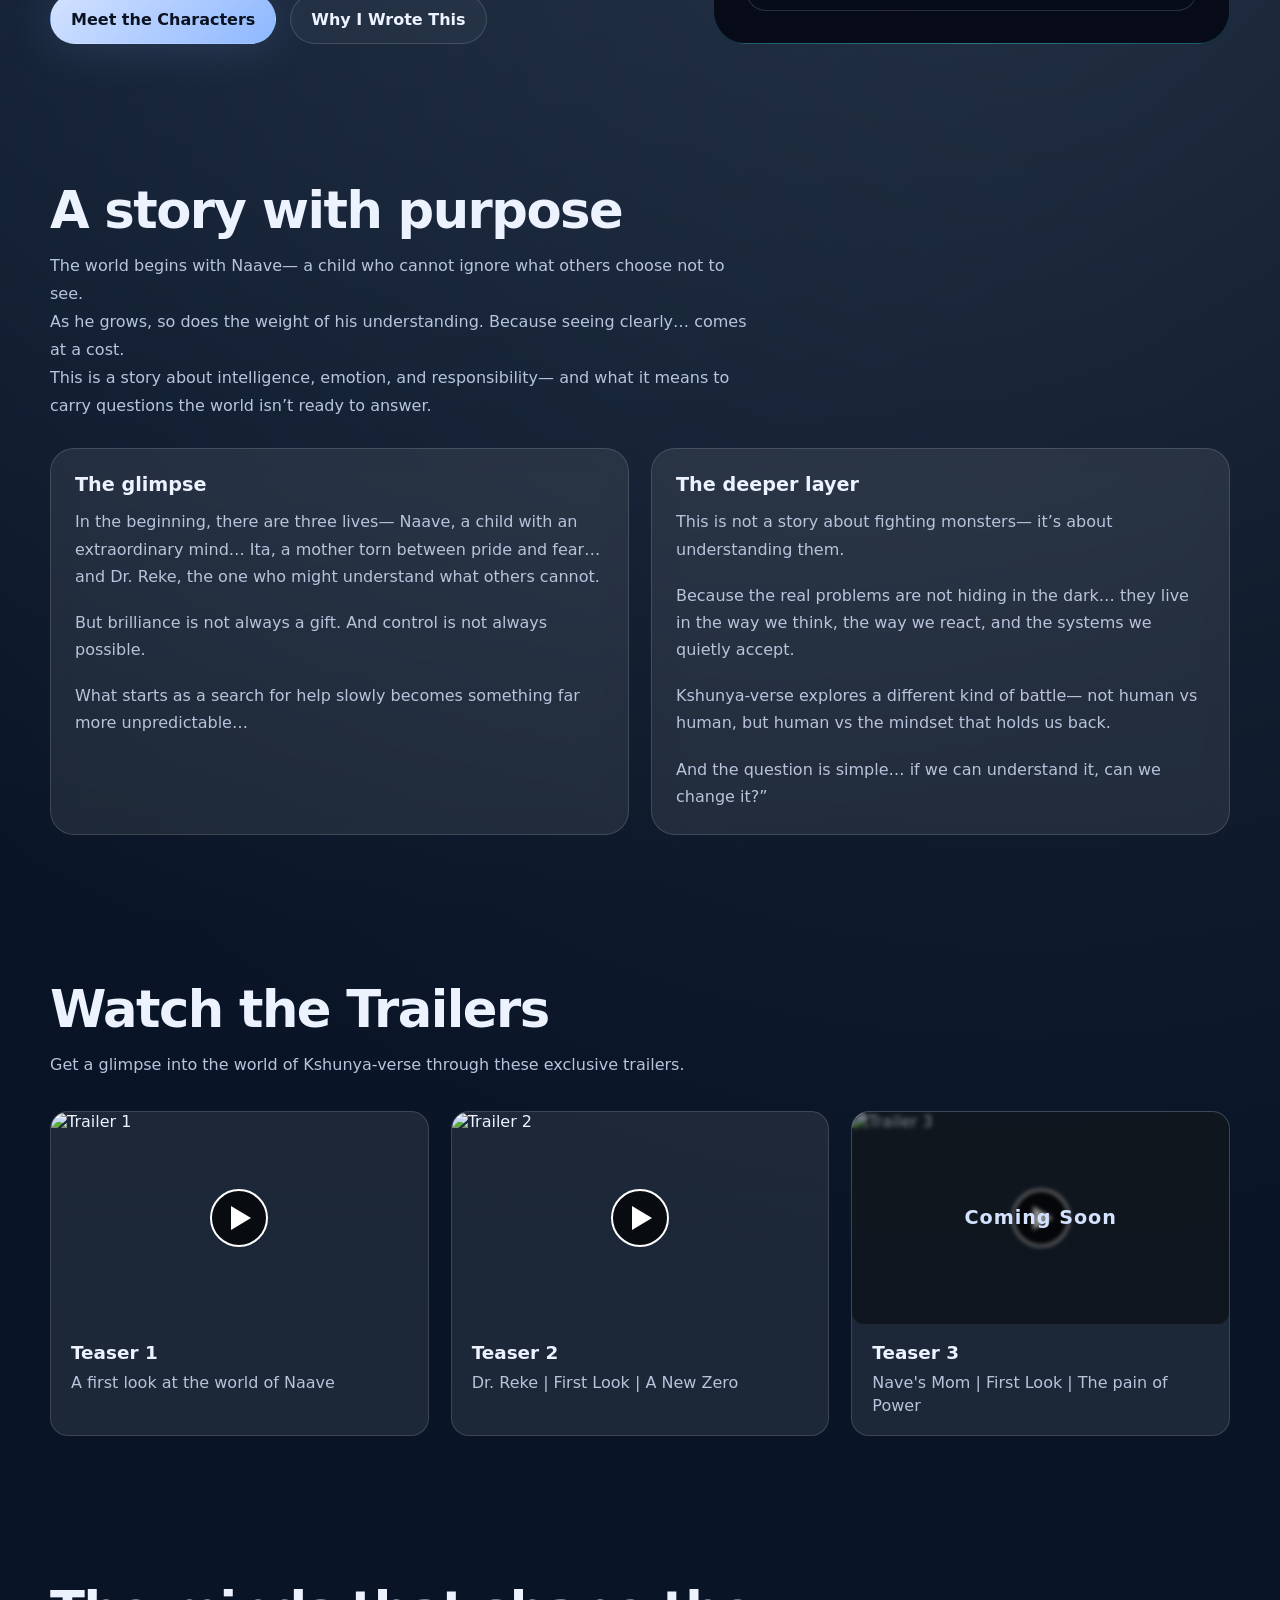
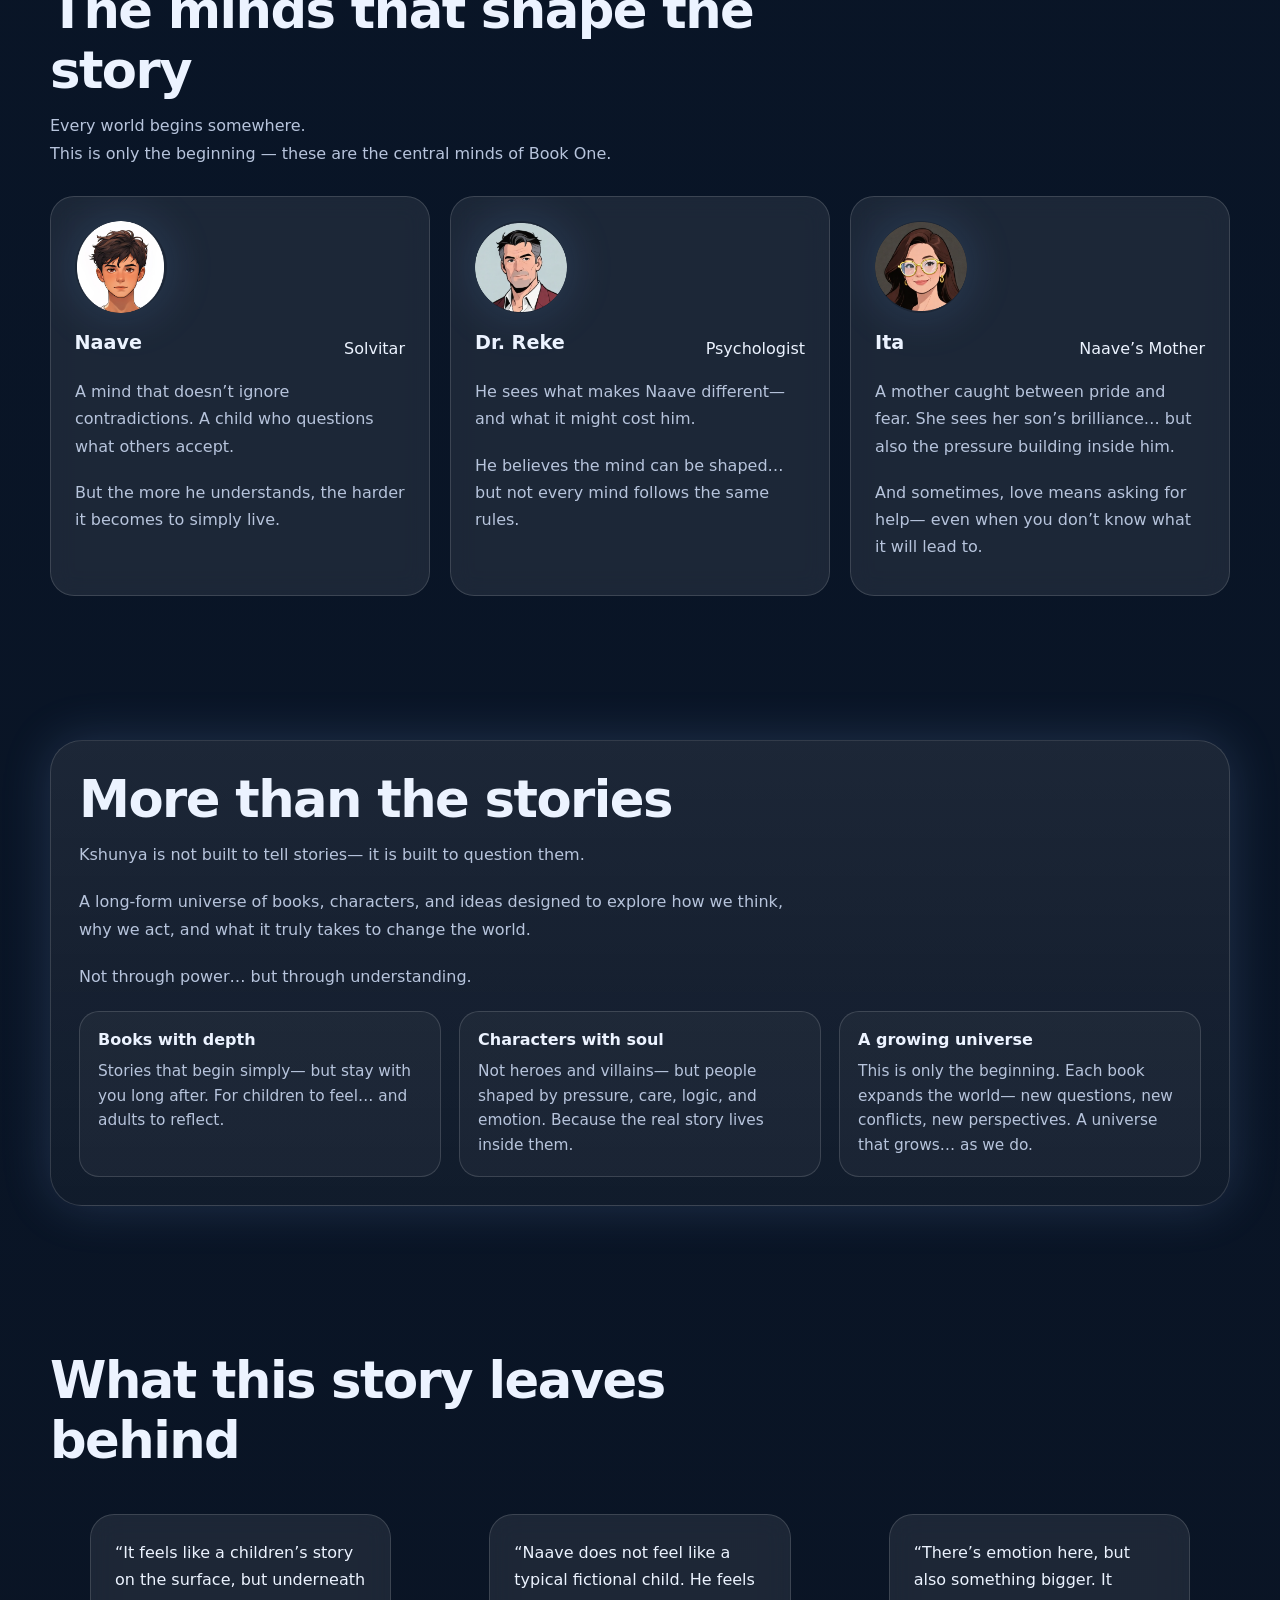
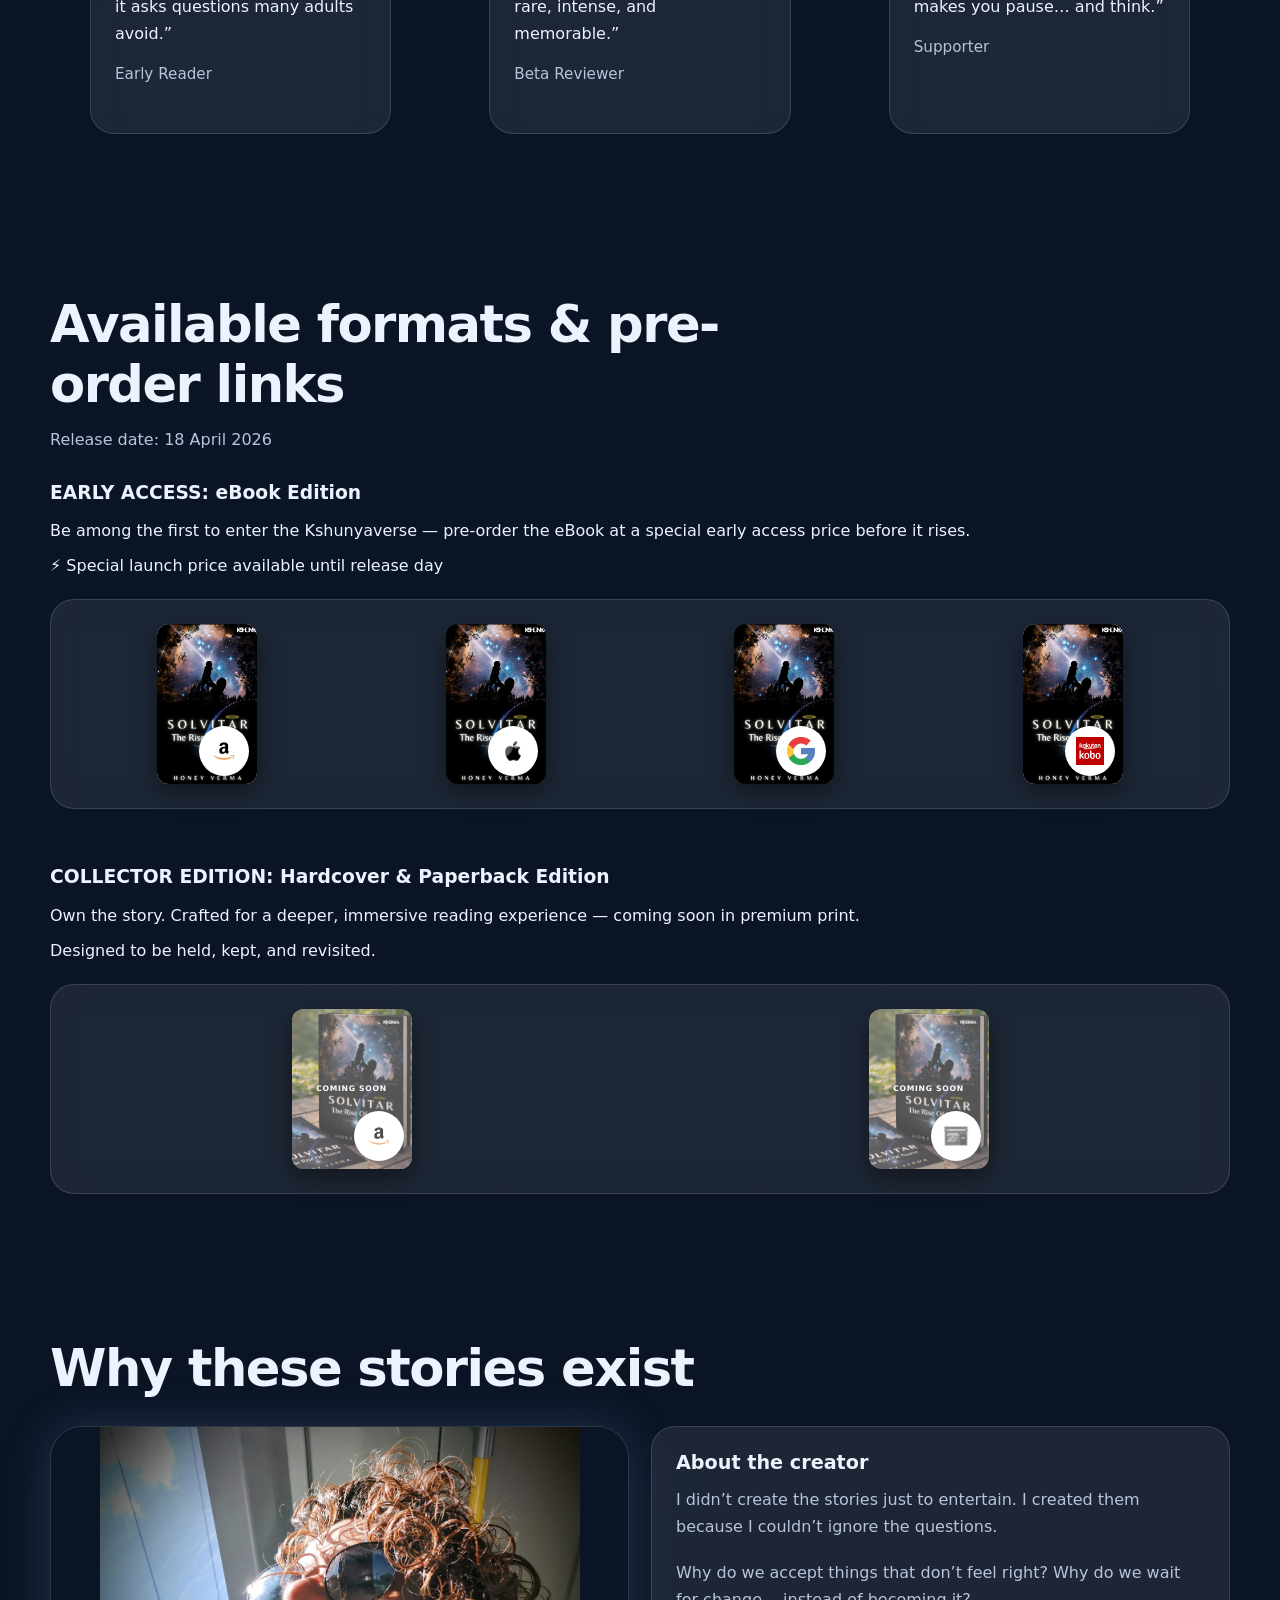
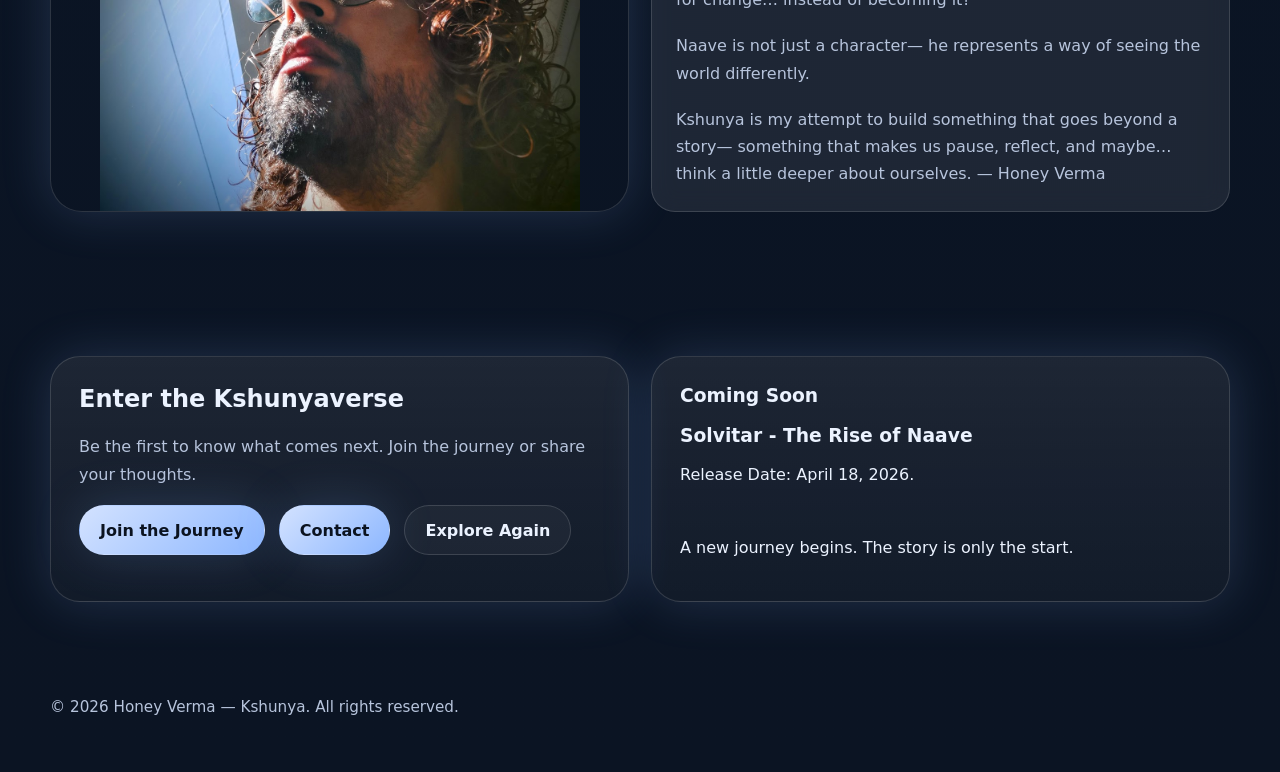
==== commit 57a1c24a: "Added teaser" ====
--- a/index.html
+++ b/index.html
@@ -177,21 +177,19 @@
             <h3>Teaser 2</h3>
             <p>Dr. Reke | First Look | A New Zero</p>
           </div>
-          <div class="trailer-card reveal" data-video="sZZi3OU6w0g">
+          <div class="trailer-card reveal" data-video="dAvKHOO24XM">
             <div class="trailer-thumbnail">
-              <!--
-              <img src="https://img.youtube.com/vi/sZZi3OU6w0g/maxresdefault.jpg" alt="Trailer 3" />
+              <img src="https://img.youtube.com/vi/dAvKHOO24XM/maxresdefault.jpg" alt="Trailer 3" />
               <div class="play-button">
                 <svg width="60" height="60" viewBox="0 0 60 60">
                   <circle cx="30" cy="30" r="28" fill="rgba(0,0,0,0.7)" stroke="white" stroke-width="2"/>
                   <polygon points="22,18 42,30 22,42" fill="white"/>
                 </svg>
               </div>
-              -->
               <div class="coming-soon-overlay">Coming Soon</div>
             </div>
-            <h3>Trailer 3</h3>
-            <p>This is more than just brilliance.</p>
+            <h3>Teaser 3</h3>
+            <p>Nave's Mom | First Look | The pain of Power</p>
           </div>
         </div>
       </div>
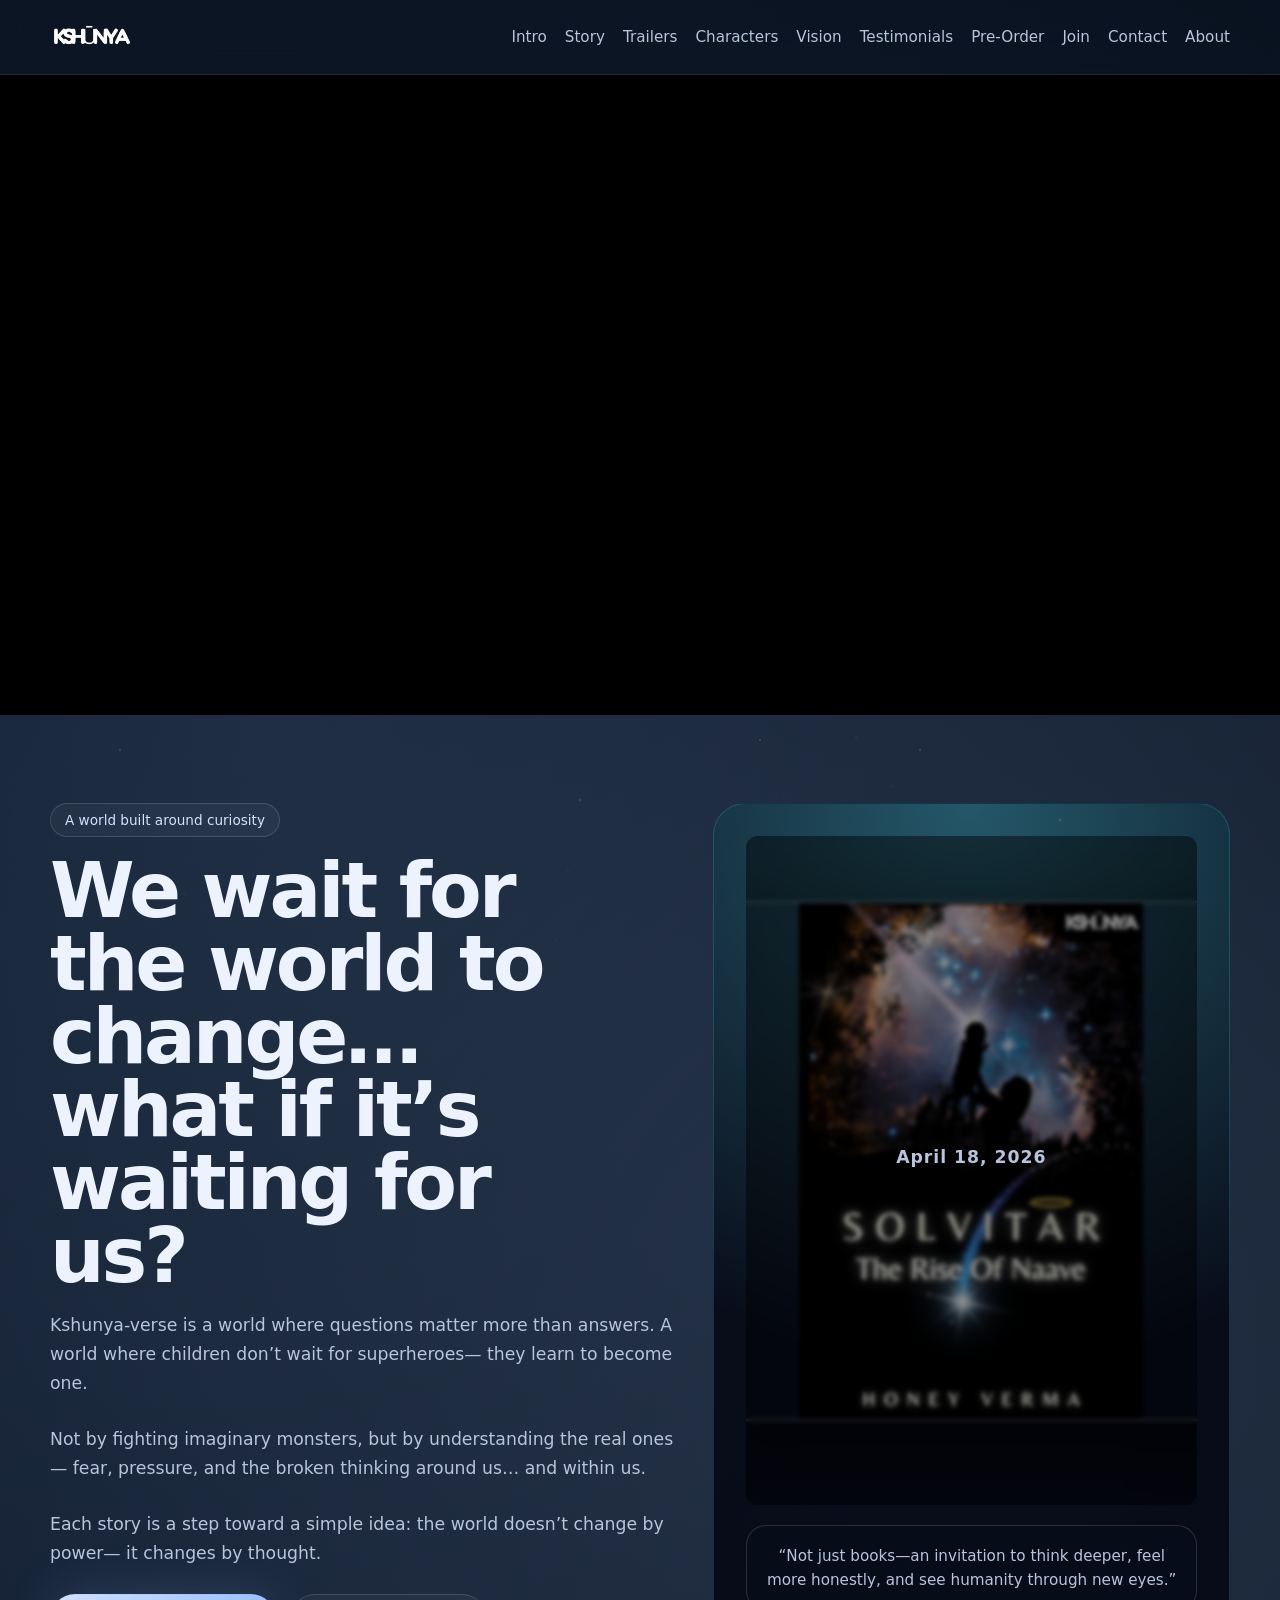
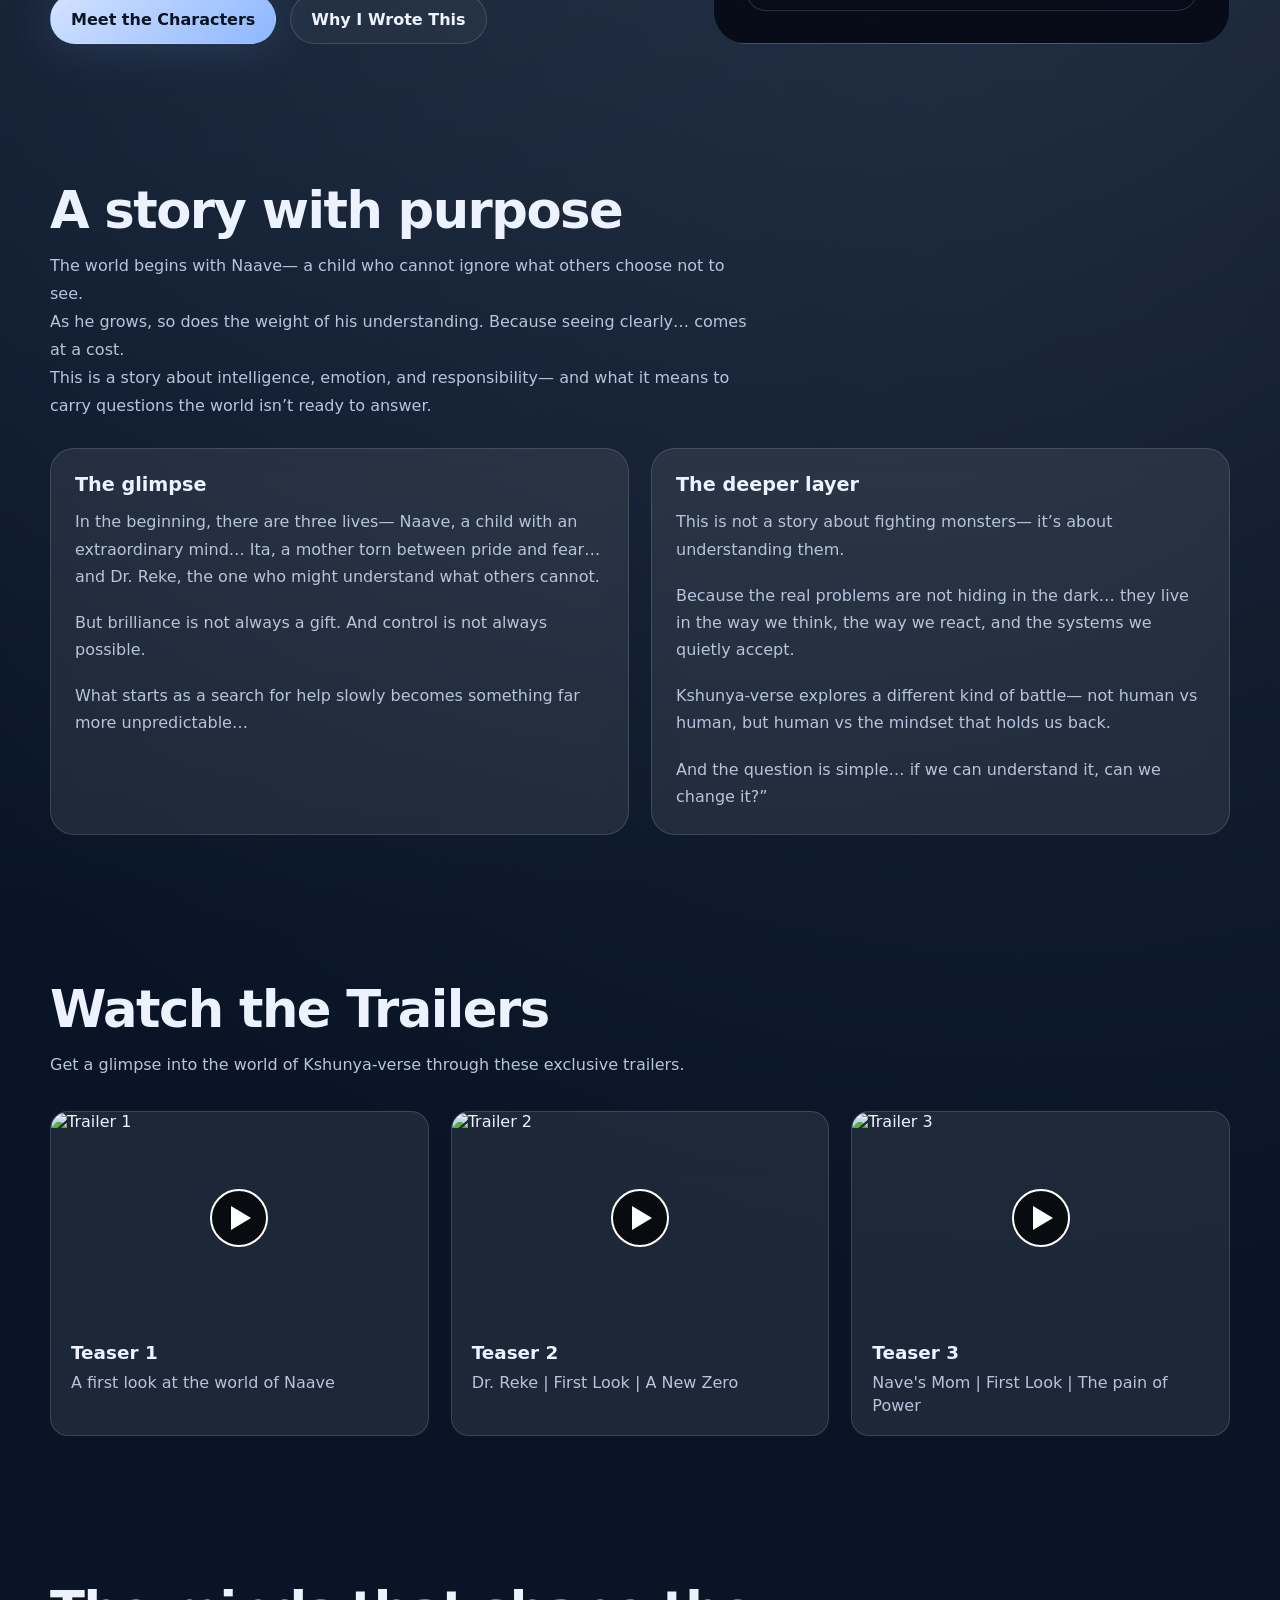
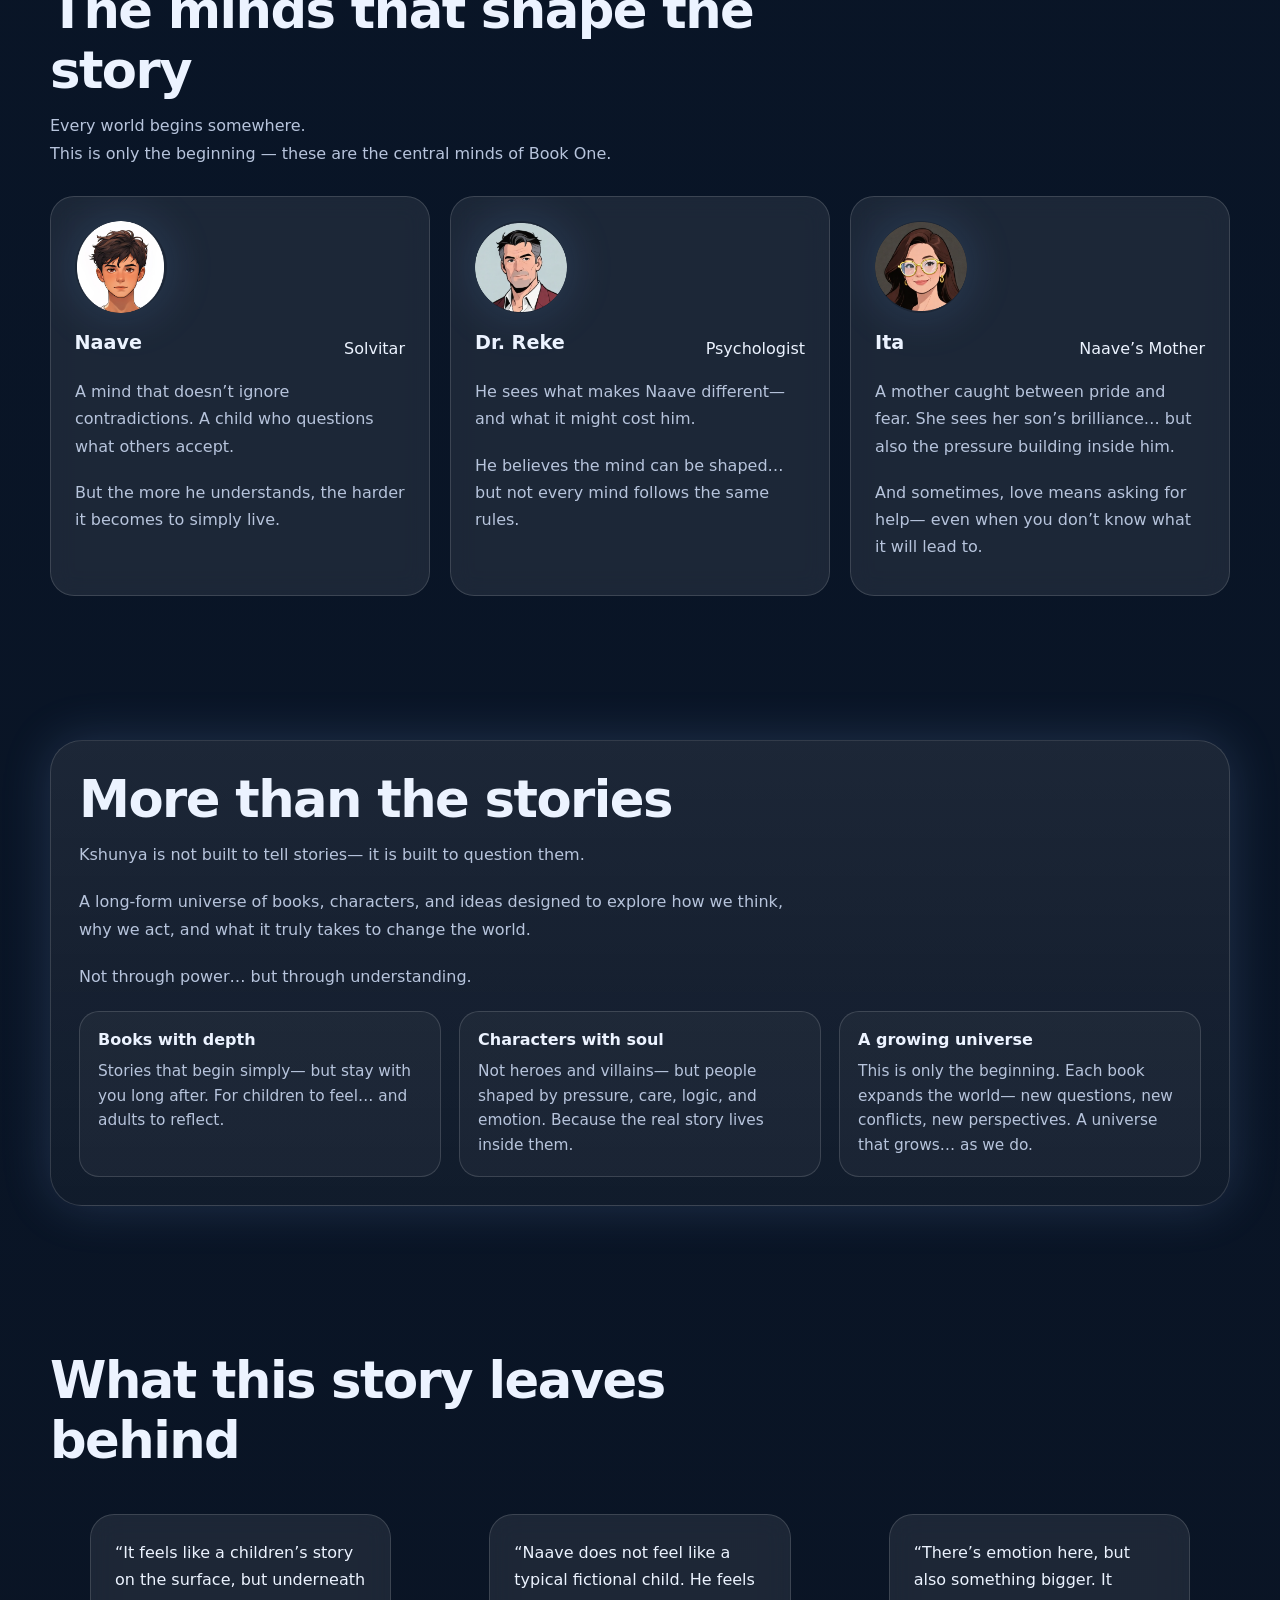
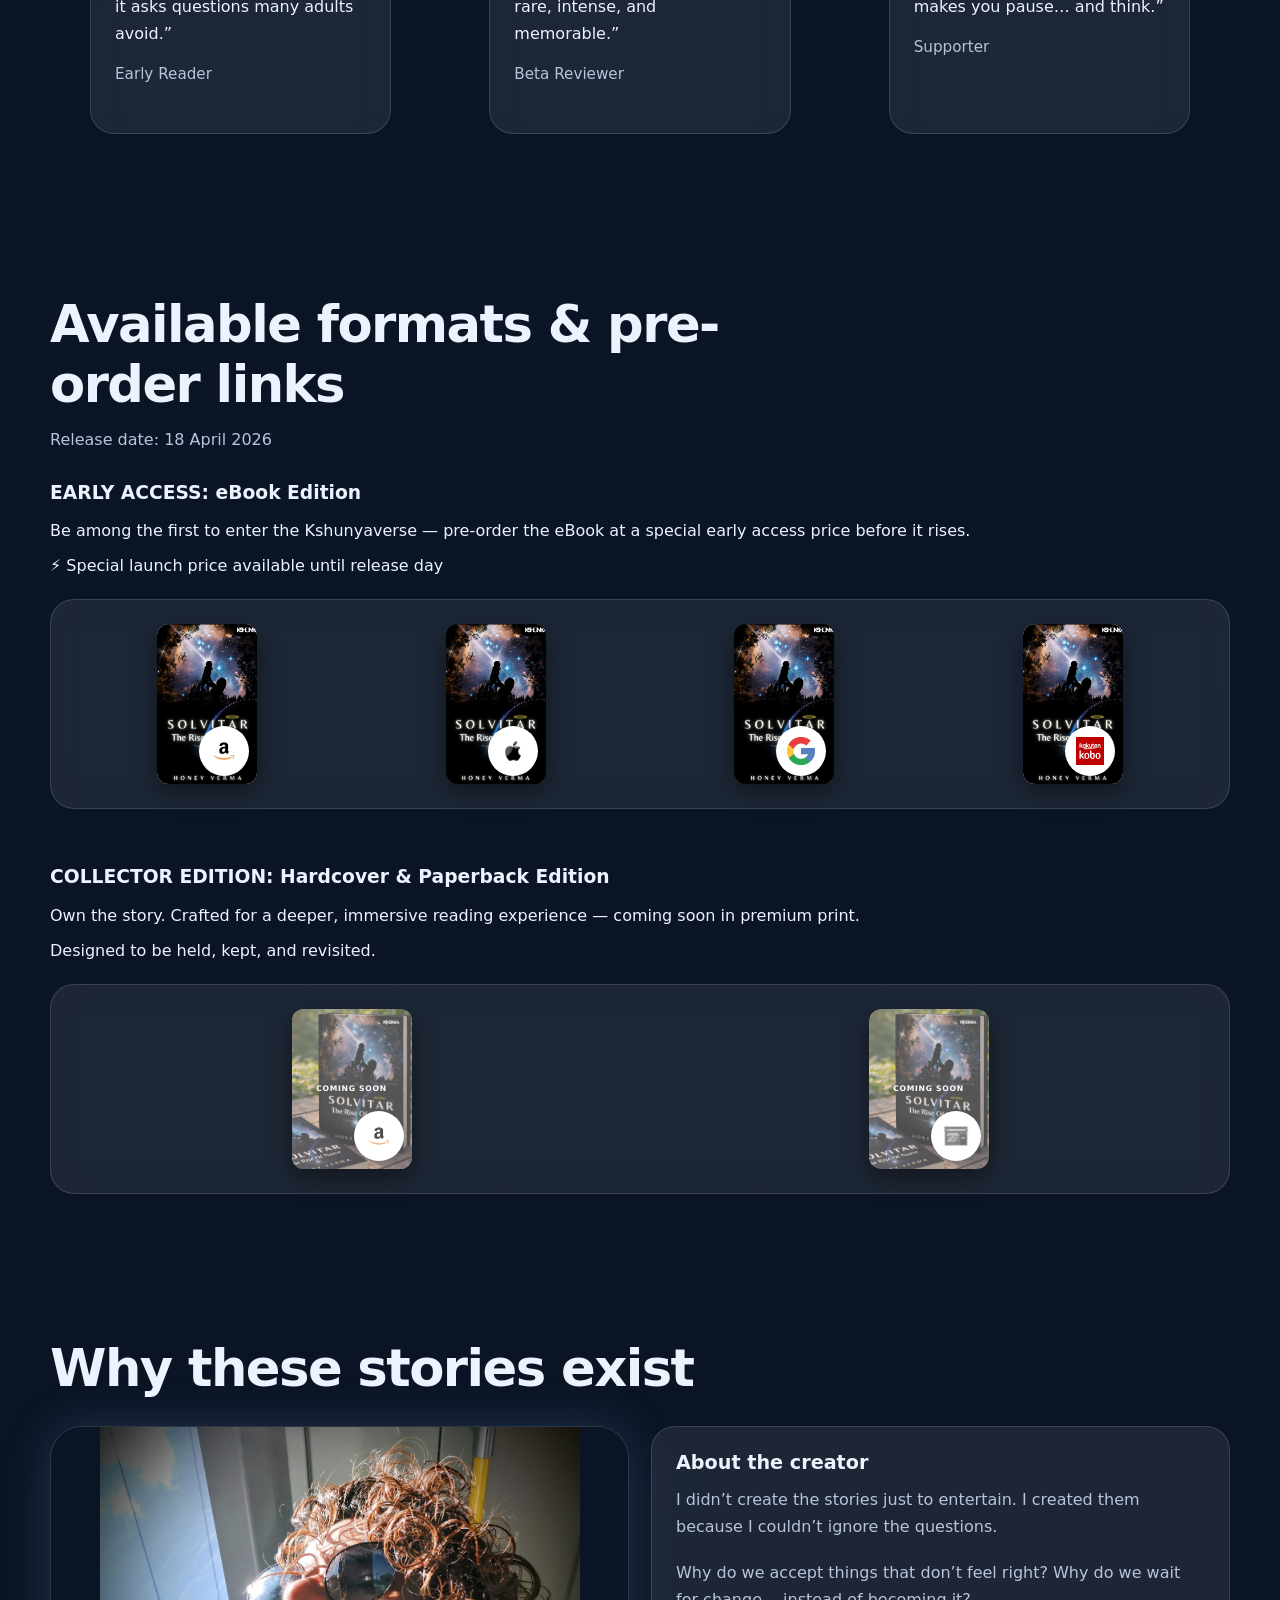
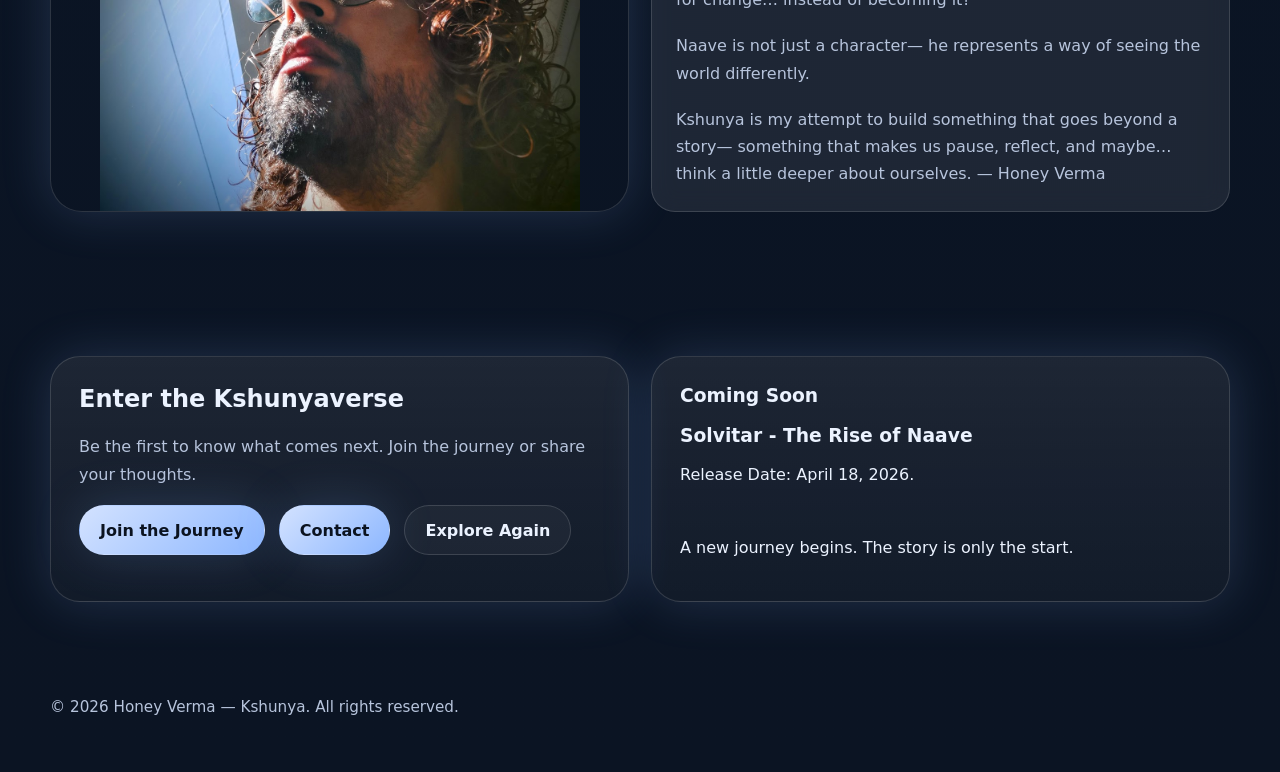
==== commit 3d952a42: "Fixed meta" ====
--- a/index.html
+++ b/index.html
@@ -186,7 +186,6 @@
                   <polygon points="22,18 42,30 22,42" fill="white"/>
                 </svg>
               </div>
-              <div class="coming-soon-overlay">Coming Soon</div>
             </div>
             <h3>Teaser 3</h3>
             <p>Nave's Mom | First Look | The pain of Power</p>
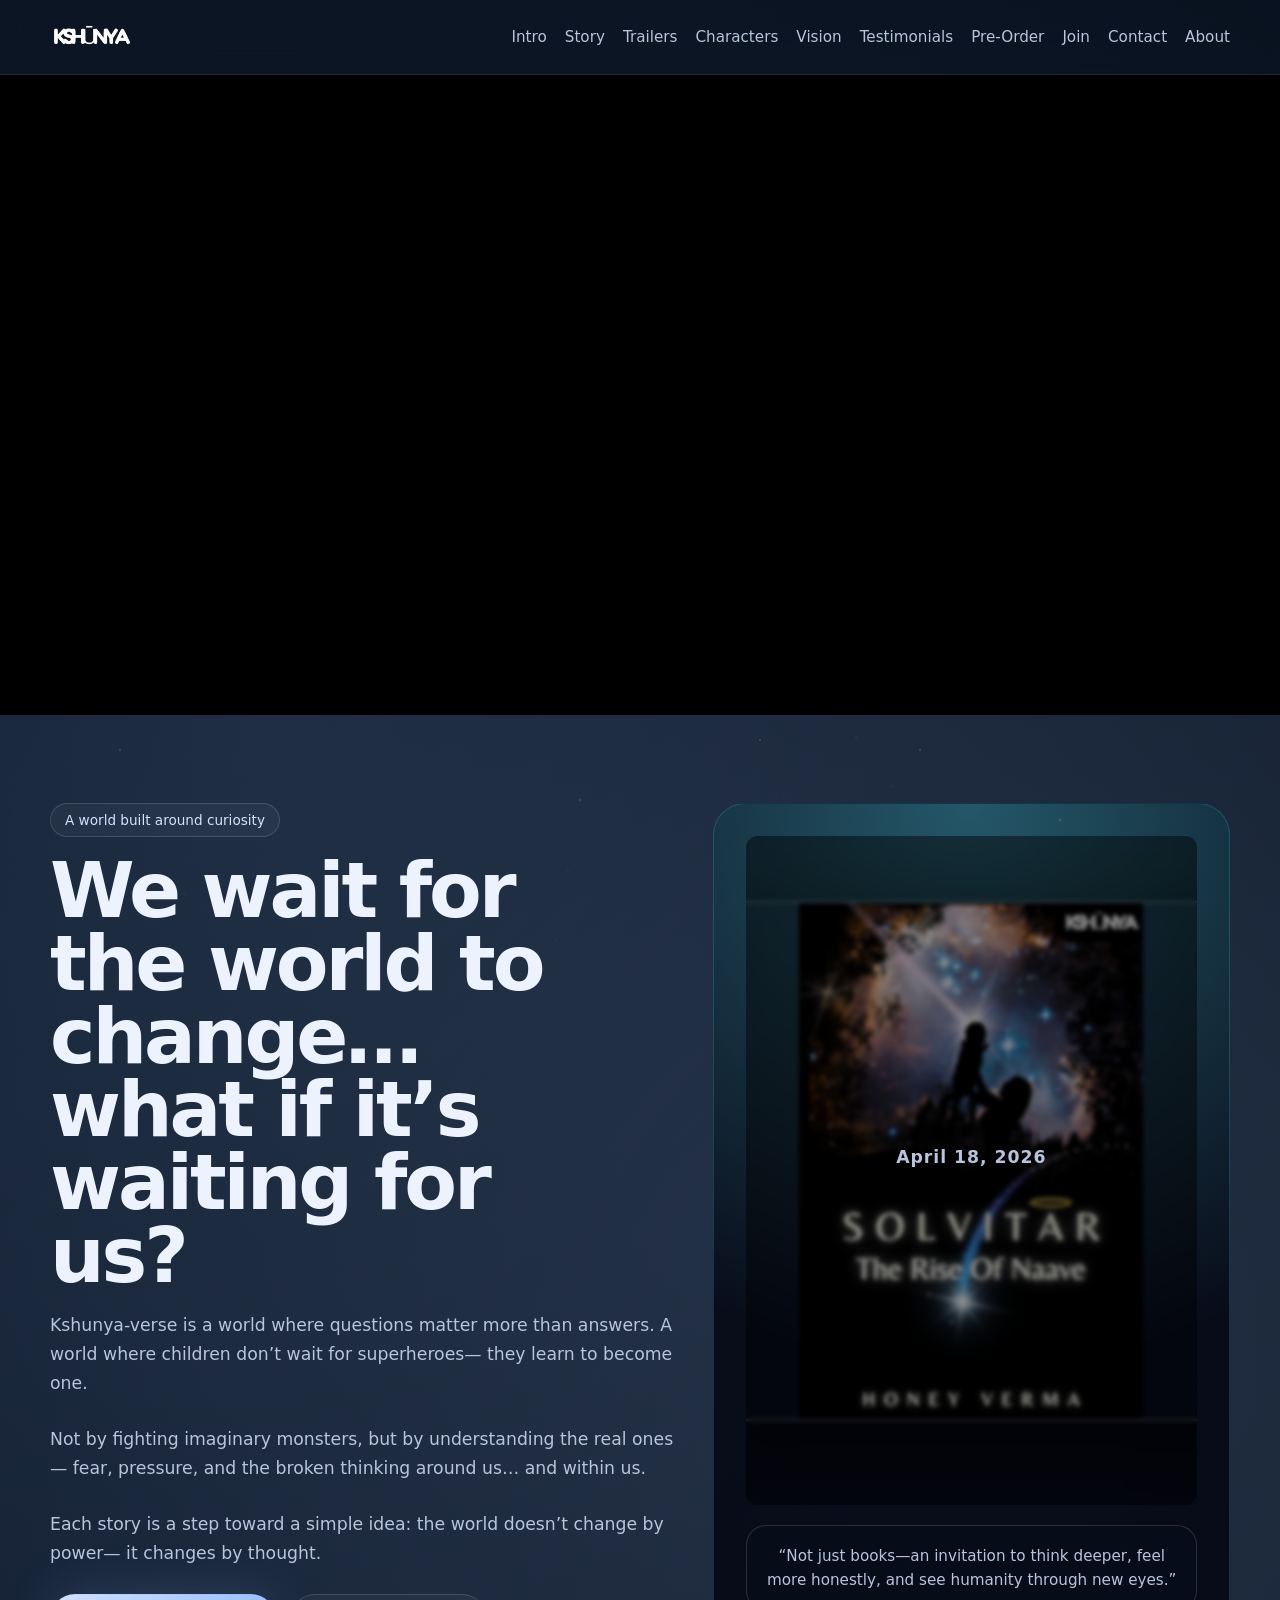
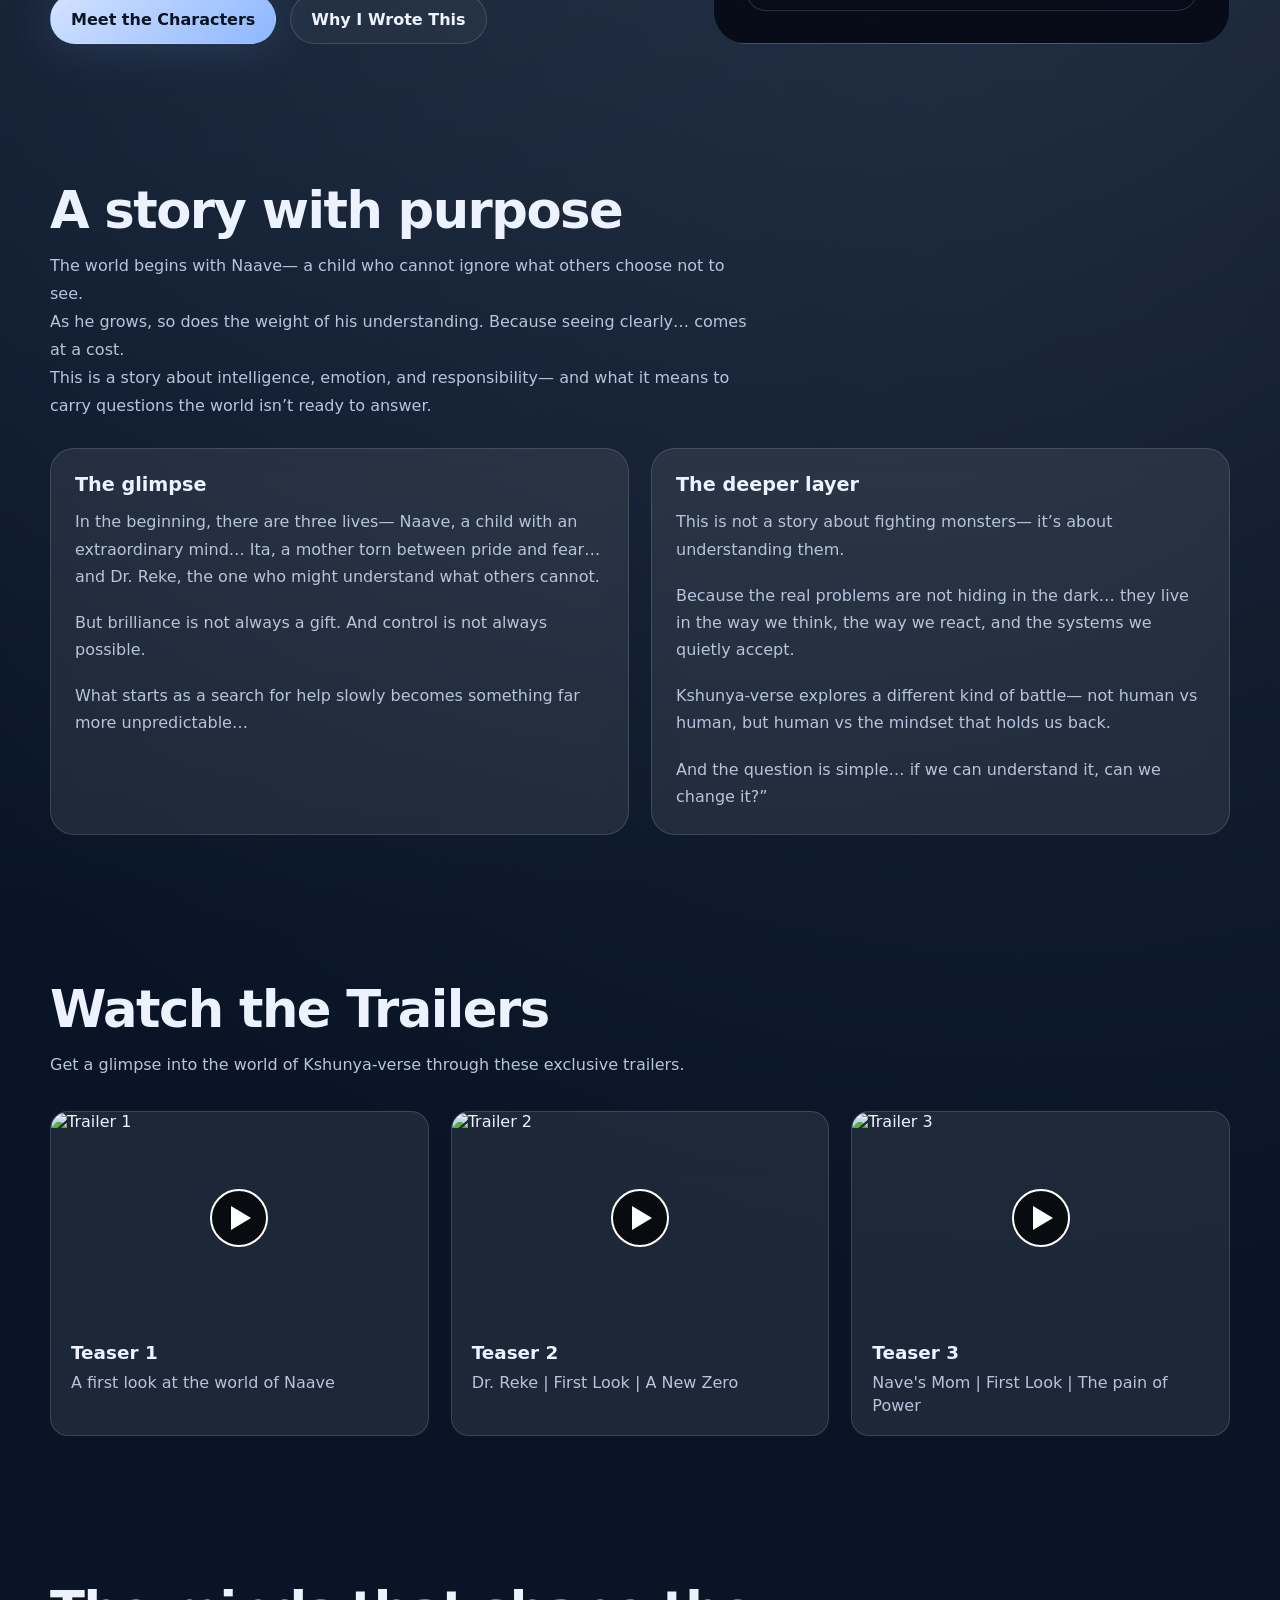
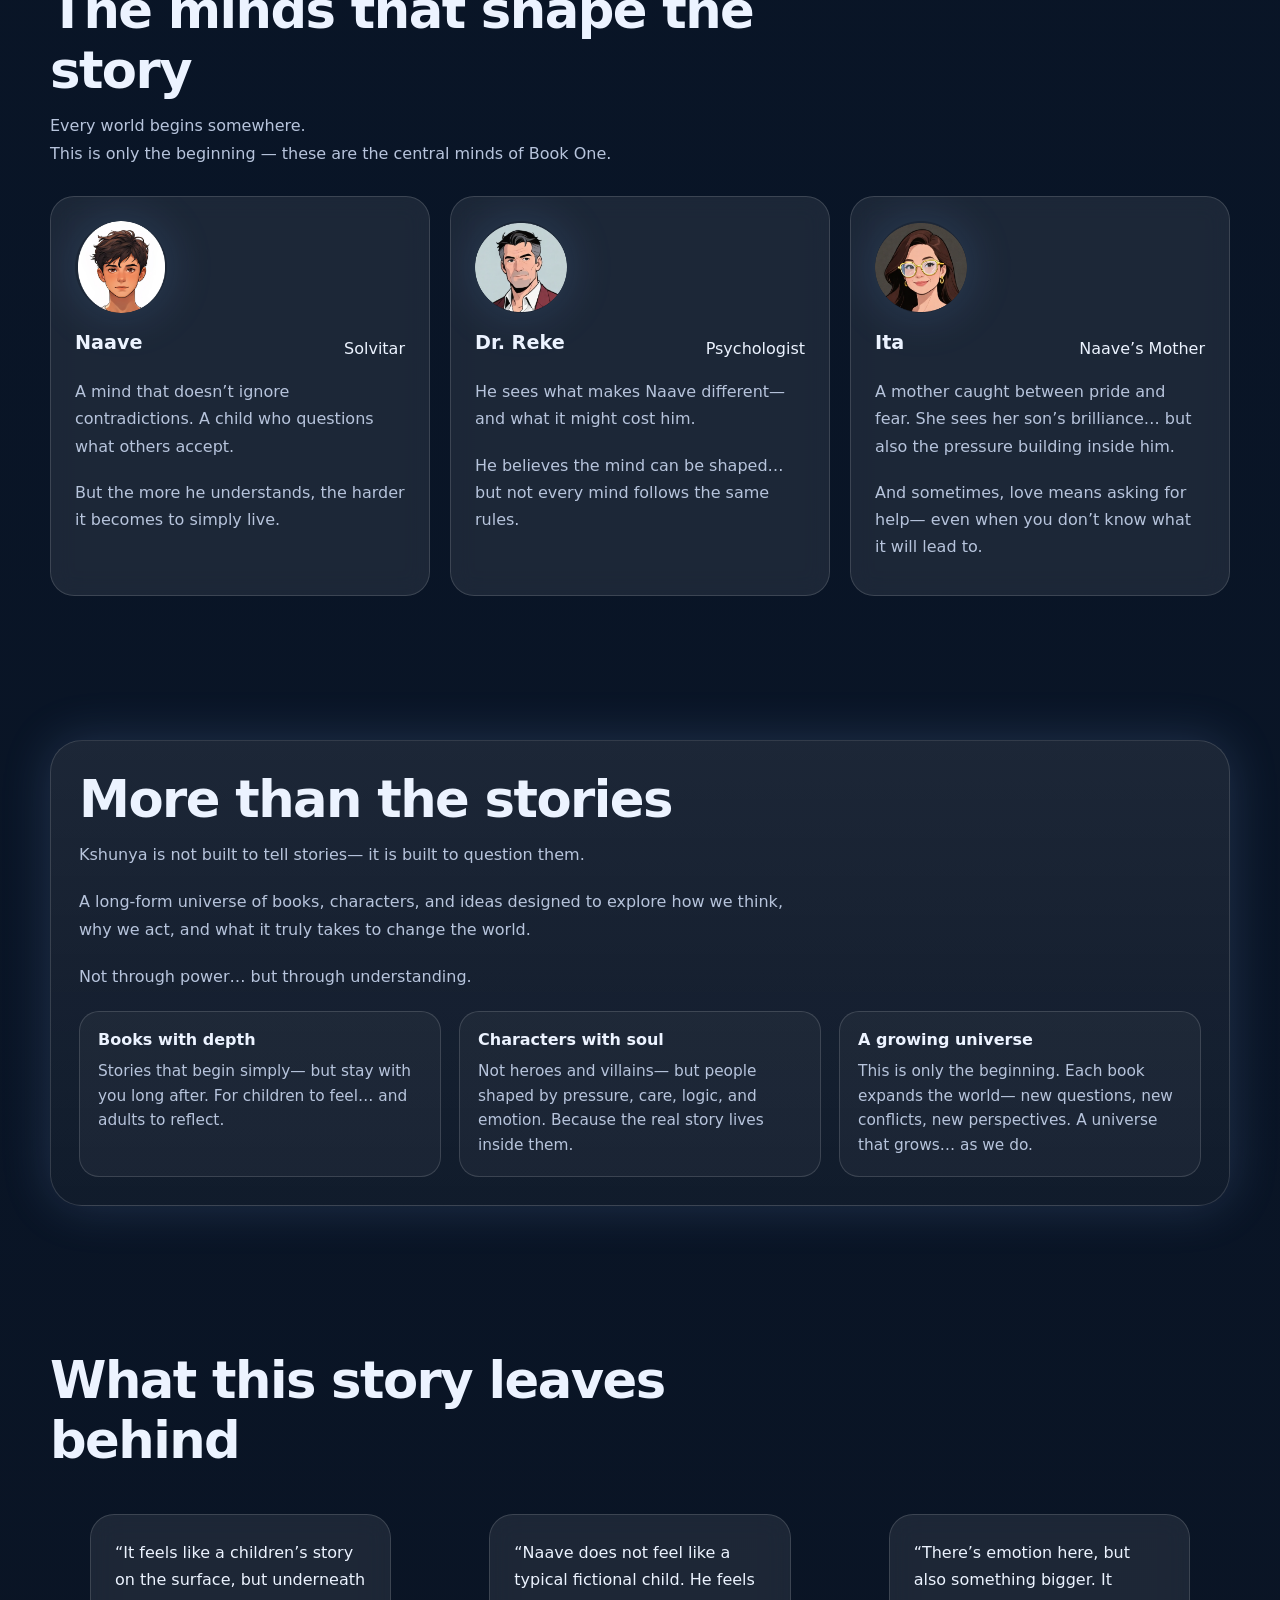
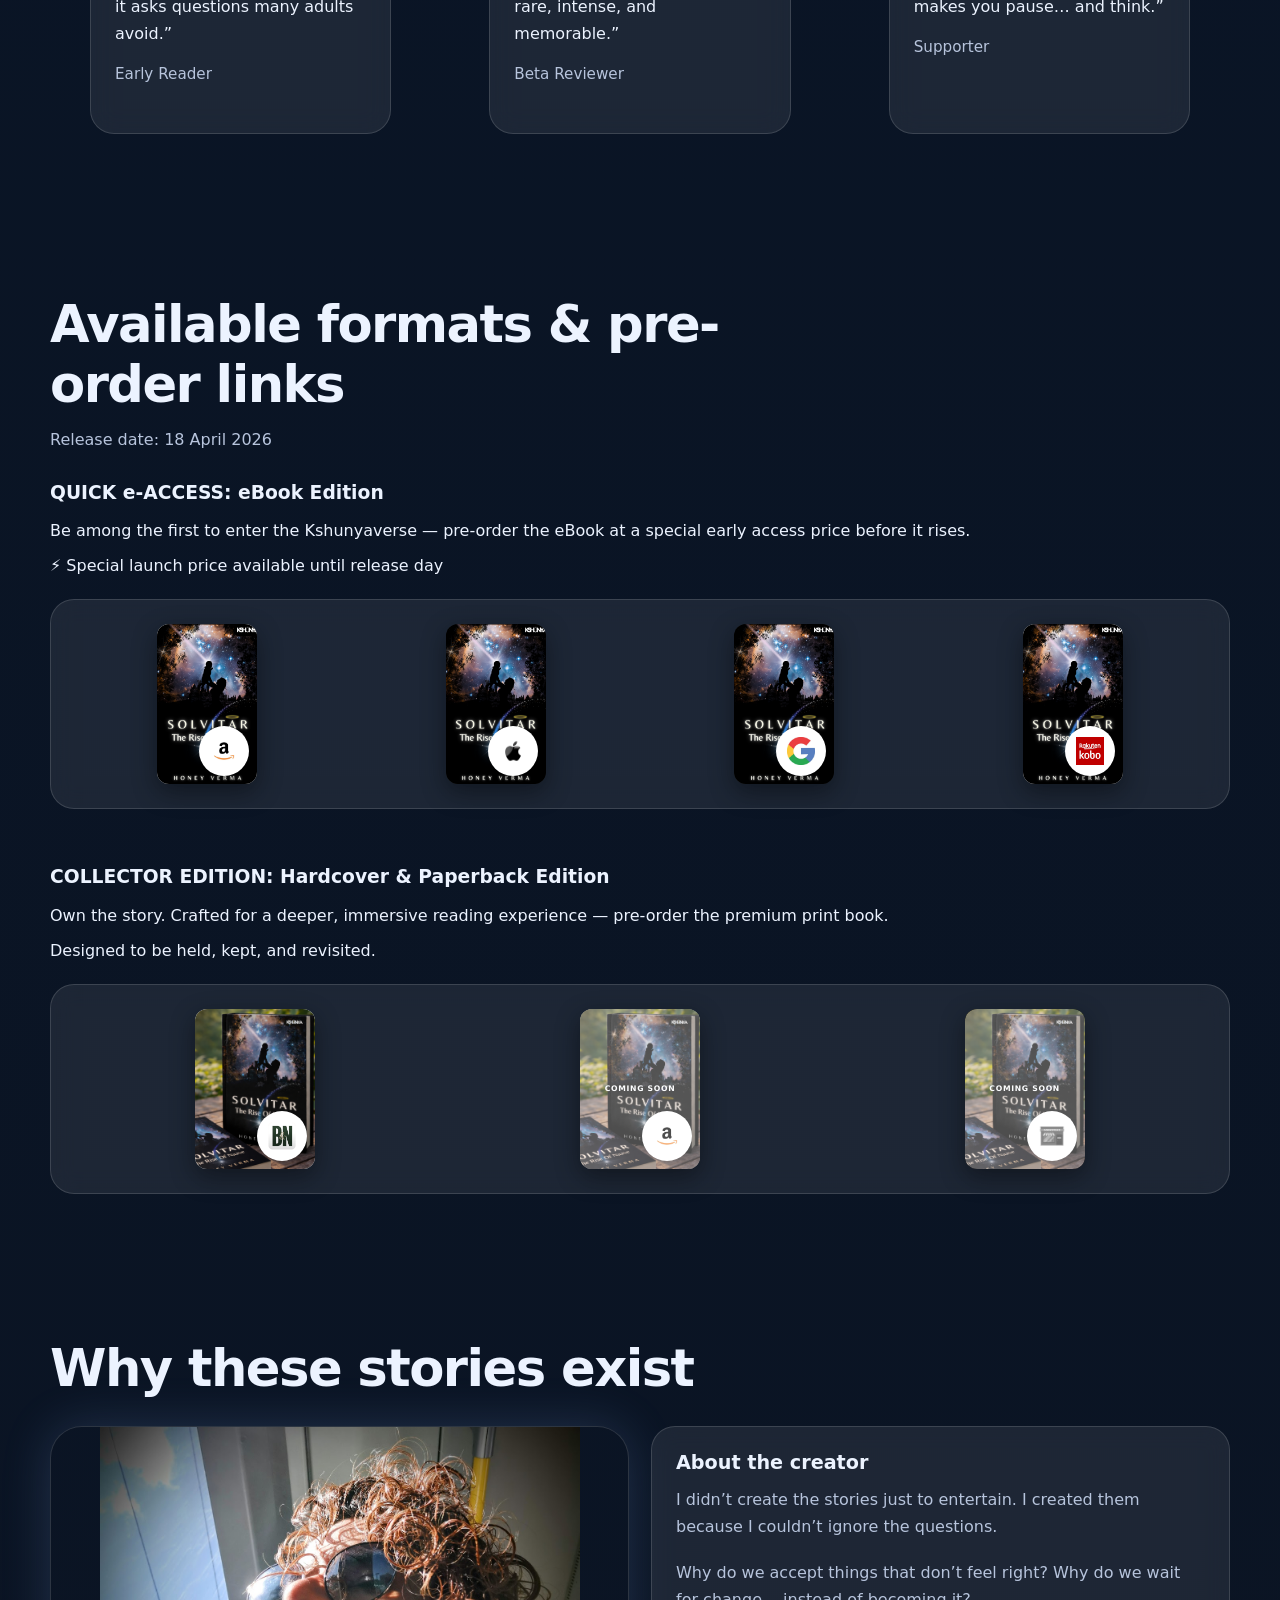
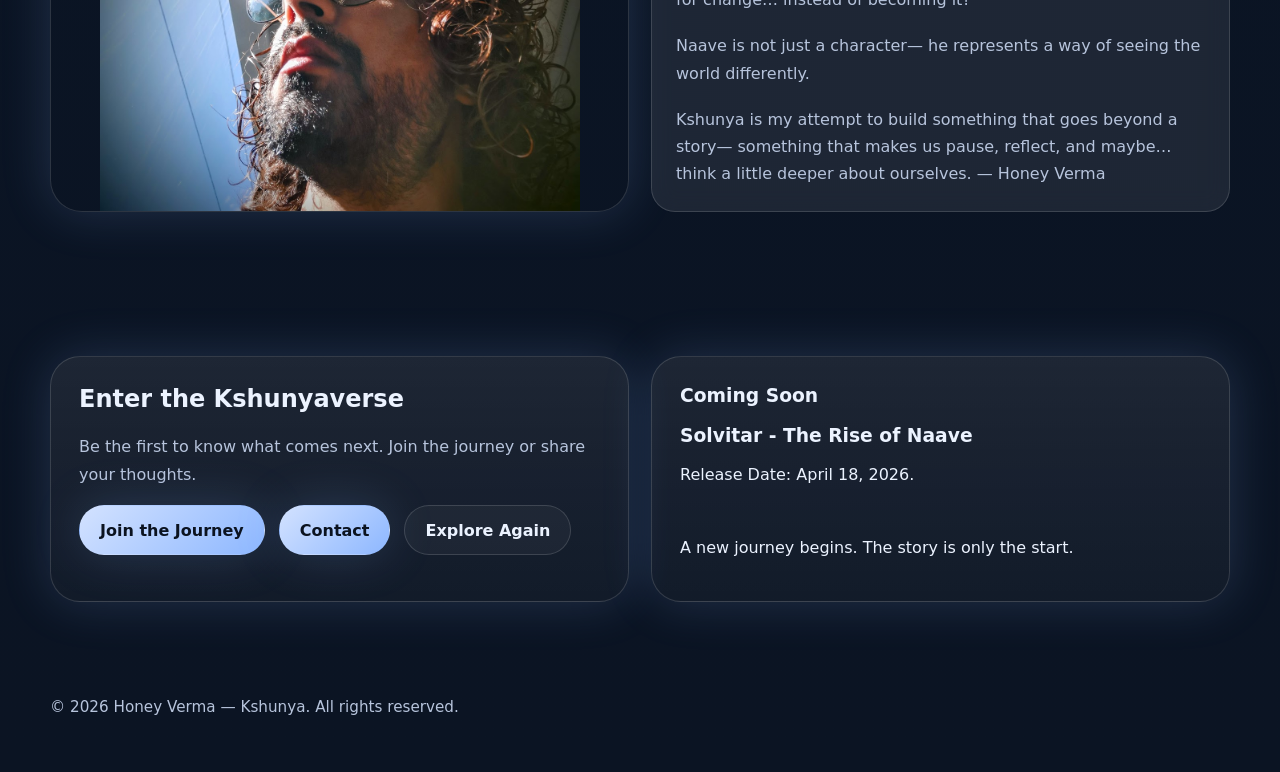
==== commit 7b0fb4aa: "added marketplace" ====
--- a/index.html
+++ b/index.html
@@ -3,9 +3,51 @@
 <head>
   <meta charset="UTF-8" />
   <meta name="viewport" content="width=device-width, initial-scale=1.0" />
-  <title>Kshunya — A World of Thought</title>
-  <meta name="description" content="Kshunya is the home of Naave, a story world built around curiosity, thought, humanity, and imagination." />
+  <title>Solvitar – The Rise of Naave | Kshunyaverse</title>
+  <meta name="description" content="Discover Solvitar – The Rise of Naave, a thought-provoking graphic novel set in the Kshunyaverse. A story about intelligence, purpose, and becoming your own hero.">
+  <link rel="canonical" href="https://www.kshunyaverse.com/" />
+
+  <meta property="og:type" content="website" />
+  <meta property="og:site_name" content="Kshunyaverse" />
+  <meta property="og:locale" content="en_US" />
+  <meta property="og:title" content="Solvitar – The Rise of Naave | Kshunyaverse" />
+  <meta property="og:description" content="Discover Solvitar – The Rise of Naave, a thought-provoking graphic novel set in the Kshunyaverse. A story about intelligence, purpose, and becoming your own hero." />
+  <meta property="og:url" content="https://www.kshunyaverse.com/" />
+  <meta property="og:image" content="https://www.kshunyaverse.com/illustrations/bookCover.png" />
+  <meta property="og:image:width" content="1200" />
+  <meta property="og:image:height" content="630" />
+  <meta property="og:image:type" content="image/png" />
+  <meta property="og:image:alt" content="Solvitar - The Rise of Naave book cover" />
+
+  <meta name="twitter:card" content="summary_large_image" />
+  <meta name="twitter:url" content="https://www.kshunyaverse.com/" />
+  <meta name="twitter:title" content="Solvitar – The Rise of Naave | Kshunyaverse" />
+  <meta name="twitter:description" content="Discover Solvitar – The Rise of Naave, a thought-provoking graphic novel set in the Kshunyaverse. A story about intelligence, purpose, and becoming your own hero." />
+  <meta name="twitter:image" content="https://www.kshunyaverse.com/illustrations/bookCover.png" />
+  <meta name="twitter:image:alt" content="Solvitar - The Rise of Naave book cover" />
+
   <link rel="stylesheet" href="styles.css" />
+  <script type="application/ld+json">
+    {
+    "@context": "https://schema.org",
+    "@type": "Book",
+    "name": "The Rise of Naave",
+    "author": {
+        "@type": "Person",
+        "name": "Kshunya"
+    },
+    "genre": "Graphic Novel",
+    "about": [
+        {"@type": "Thing", "name": "Solvitar"},
+        {"@type": "Thing", "name": "Naave"},
+        {"@type": "Thing", "name": "Dr.Reke"}
+    ],
+    "publisher": {
+        "@type": "Organization",
+        "name": "Kshunyaverse"
+    }
+    }
+    </script>
 </head>
 <body>
   <div class="stars"></div>
@@ -22,7 +64,7 @@
         <a href="#characters">Characters</a>
         <a href="#vision">Vision</a>
         <a href="#testimonials">Testimonials</a>
-        <a href="#available">Pre-Order</a>
+        <a href="preorder.html">Pre-Order</a>
         <a href="#" class="btn-join">Join</a>
         <a href="#" class="btn-contact">Contact</a>
         <a href="#about">About</a>
@@ -332,7 +374,7 @@
         </div>
 
         <div>
-            <h3>EARLY ACCESS: eBook Edition</h3>
+            <h3>QUICK e-ACCESS: eBook Edition</h3>
             <p>Be among the first to enter the Kshunyaverse — pre-order the eBook at a special early access price before it rises.</p>
             <p>⚡ Special launch price available until release day</p>
             <div class="card available-grid">
@@ -361,13 +403,6 @@
               <a href="https://play.google.com/store/books/details?id=gTzNEQAAQBAJ&pli=1" target="_blank" rel="noopener noreferrer" aria-label="Google Books" class="store-logo-overlay">
                 <img src="./logos/googleIcon.png" alt="Google" />
               </a>
-              <!-- <div aria-label="Google Books cover" role="img">
-                <img src="./illustrations/bookCover.png" alt="Book Cover" class="book-cover-small" />
-              </div>
-              <div aria-label="Google Books" class="store-logo-overlay" role="img">
-                <img src="./logos/googleIcon.png" alt="Google" />
-              </div>
-              <div class="coming-soon-mask">Coming Soon</div> -->
             </div>
 
             <div class="store-card reveal kobo-card">
@@ -377,13 +412,6 @@
               <a href="https://www.kobo.com/ww/en/ebook/solvitar-the-rise-of-naave?sId=f99e2381-124f-439b-b4d4-d04a3a6e9999" target="_blank" rel="noopener noreferrer" aria-label="Kobo" class="store-logo-overlay">
                 <img src="./logos/koboIcon.png" alt="Kobo" />
               </a>
-              <!-- <div aria-label="Kobo cover" role="img">
-                <img src="./illustrations/bookCover.png" alt="Book Cover" class="book-cover-small" />
-              </div>
-              <div aria-label="Kobo" class="store-logo-overlay" role="img">
-                <img src="./logos/koboIcon.png" alt="Kobo" />
-              </div>
-              <div class="coming-soon-mask">Coming Soon</div> -->
             </div>
 
             <!-- <div class="card available-grid">
@@ -410,9 +438,19 @@
 <br/>
         <div>
           <h3>COLLECTOR EDITION: Hardcover & Paperback Edition</h3>
-            <p>Own the story. Crafted for a deeper, immersive reading experience — coming soon in premium print.</p>
+            <p>Own the story. Crafted for a deeper, immersive reading experience — pre-order the premium print book.</p>
             <p>Designed to be held, kept, and revisited.</p>
           <div class="card available-grid secondary-available-grid">
+
+            <div class="store-card reveal barnes-nobel-card">
+              <a href="https://www.barnesandnoble.com/w/solvitar-the-rise-of-naave-honey-verma/1149882789" target="_blank" rel="noopener noreferrer" aria-label="Barnes & Noble cover">
+                <img src="./illustrations/hardCover.png" alt="Book Cover" class="book-cover-small-print" />
+              </a>
+              <a href="https://www.barnesandnoble.com/w/solvitar-the-rise-of-naave-honey-verma/1149882789" target="_blank" rel="noopener noreferrer" aria-label="Barnes & Noble" class="store-logo-overlay">
+                <img src="./logos/barnes-and-noble.png" alt="Barnes & Noble" />
+              </a>
+            </div>
+
             <div class="store-card reveal amazon-card">
               <div aria-label="Amazon cover" role="img">
                 <img src="./illustrations/hardCover.png" alt="Book Cover" class="book-cover-small-print" />
